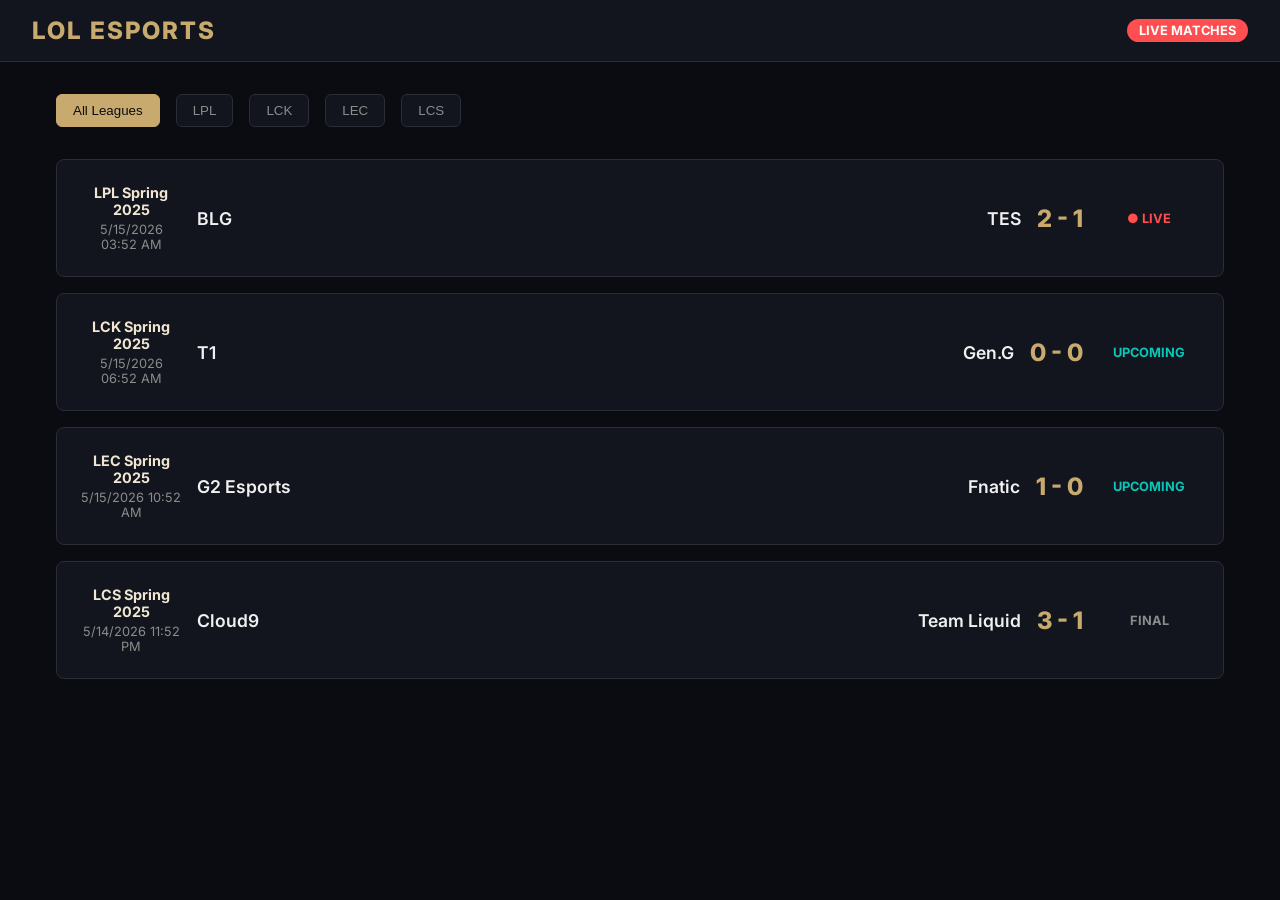
==== index.html @ f8ae4f1e "fix: rename esports.html to index.html and update API script" ====
<!DOCTYPE html>
<html lang="en">
<head>
    <meta charset="UTF-8">
    <meta name="viewport" content="width=device-width, initial-scale=1.0">
    <title>LoL Esports - Live Scores & Schedule</title>
    <meta name="description" content="Real-time League of Legends esports scores, schedules, and standings for LPL, LCK, LEC, and LCS.">
    <link rel="preconnect" href="https://fonts.googleapis.com">
    <link href="https://fonts.googleapis.com/css2?family=Inter:wght@400;500;600;700;800&display=swap" rel="stylesheet">
    <style>
        :root {
            --bg-dark: #0a0c11; --bg-card: #12151d; --bg-hover: #1e222d;
            --gold: #c8aa6e; --gold-light: #f0e6d2; --blue: #0ac8b9; --red: #ff4e50;
            --text-main: #f0f0f0; --text-muted: #8c8c8c; --border: #2a2d35;
        }
        * { margin: 0; padding: 0; box-sizing: border-box; }
        body { font-family: 'Inter', sans-serif; background: var(--bg-dark); color: var(--text-main); min-height: 100vh; }
        
        /* Header */
        .header { background: var(--bg-card); border-bottom: 1px solid var(--border); padding: 1rem 2rem; position: sticky; top: 0; z-index: 100; display: flex; justify-content: space-between; align-items: center; }
        .logo { font-size: 1.5rem; font-weight: 800; color: var(--gold); text-transform: uppercase; letter-spacing: 2px; }
        .live-badge { background: var(--red); color: white; padding: 0.25rem 0.75rem; border-radius: 99px; font-size: 0.8rem; font-weight: bold; animation: pulse 2s infinite; display: none; }
        .live-badge.active { display: inline-block; }
        
        /* Layout */
        .container { max-width: 1200px; margin: 2rem auto; padding: 0 1rem; }
        .filters { display: flex; gap: 1rem; margin-bottom: 2rem; flex-wrap: wrap; }
        .filter-btn { background: var(--bg-card); border: 1px solid var(--border); color: var(--text-muted); padding: 0.5rem 1rem; border-radius: 6px; cursor: pointer; transition: 0.2s; }
        .filter-btn:hover, .filter-btn.active { background: var(--gold); color: var(--bg-dark); border-color: var(--gold); }
        
        /* Cards */
        .match-list { display: flex; flex-direction: column; gap: 1rem; }
        .match-card { background: var(--bg-card); border: 1px solid var(--border); border-radius: 8px; padding: 1.5rem; display: grid; grid-template-columns: 100px 1fr 1fr 100px; gap: 1rem; align-items: center; transition: 0.2s; }
        .match-card:hover { border-color: var(--gold); transform: translateY(-2px); }
        
        .league-info { text-align: center; }
        .league-name { font-weight: bold; color: var(--gold-light); font-size: 0.9rem; }
        .league-time { font-size: 0.8rem; color: var(--text-muted); margin-top: 0.25rem; }
        
        .team { display: flex; align-items: center; gap: 1rem; font-weight: 600; font-size: 1.1rem; }
        .team.right { justify-content: flex-end; text-align: right; }
        .score { font-size: 1.5rem; font-weight: 800; color: var(--gold); min-width: 40px; text-align: center; }
        
        .vs-divider { display: flex; flex-direction: column; align-items: center; justify-content: center; }
        .vs-text { font-size: 0.8rem; color: var(--text-muted); }
        
        .status { text-align: center; font-size: 0.8rem; font-weight: bold; }
        .status.live { color: var(--red); }
        .status.upcoming { color: var(--blue); }
        .status.completed { color: var(--text-muted); }
        
        @keyframes pulse { 0% { opacity: 1; } 50% { opacity: 0.5; } 100% { opacity: 1; } }
        
        @media (max-width: 768px) {
            .match-card { grid-template-columns: 1fr; text-align: center; gap: 0.5rem; padding: 1rem; }
            .team, .team.right { justify-content: center; }
            .score { margin: 0.5rem 0; }
        }
        
        /* Loading */
        .loading { text-align: center; padding: 4rem; color: var(--text-muted); }
    </style>
</head>
<body>
    <header class="header">
        <div class="logo">LoL Esports</div>
        <div class="live-badge" id="liveIndicator">LIVE MATCHES</div>
    </header>

    <main class="container">
        <div class="filters">
            <button class="filter-btn active" onclick="filterMatches('all')">All Leagues</button>
            <button class="filter-btn" onclick="filterMatches('lpl')">LPL</button>
            <button class="filter-btn" onclick="filterMatches('lck')">LCK</button>
            <button class="filter-btn" onclick="filterMatches('lec')">LEC</button>
            <button class="filter-btn" onclick="filterMatches('lcs')">LCS</button>
        </div>

        <div id="match-container" class="match-list">
            <div class="loading">Loading live scores...</div>
        </div>
    </main>

    <script>
        let matches = [];

        async function loadMatches() {
            try {
                // 获取 schedule.json，添加时间戳避免缓存
                const response = await fetch('./data/schedule.json?t=' + Date.now());
                matches = await response.json();
                renderMatches(matches);
                updateLiveIndicator();
            } catch (e) {
                document.getElementById('match-container').innerHTML = '<div class="loading">Failed to load schedule. Please try again later.</div>';
            }
        }

        function renderMatches(data) {
            const container = document.getElementById('match-container');
            container.innerHTML = '';
            
            // 排序：Live > Upcoming > Completed
            const priority = { live: 1, upcoming: 2, completed: 3 };
            data.sort((a, b) => priority[a.status] - priority[b.status]);

            if (data.length === 0) {
                container.innerHTML = '<div class="loading">No matches found.</div>';
                return;
            }

            data.forEach(match => {
                const date = new Date(match.start_time);
                const timeStr = date.toLocaleTimeString([], { hour: '2-digit', minute: '2-digit' });
                const dateStr = date.toLocaleDateString();
                
                const card = document.createElement('div');
                card.className = 'match-card';
                card.dataset.league = match.league_code;
                card.innerHTML = `
                    <div class="league-info">
                        <div class="league-name">${match.league}</div>
                        <div class="league-time">${dateStr} ${timeStr}</div>
                    </div>
                    <div class="team">
                        ${match.team_a.name}
                    </div>
                    <div class="team right">
                        ${match.team_b.name}
                        <div class="score">${match.team_a.score} - ${match.team_b.score}</div>
                    </div>
                    <div class="status ${match.status}">
                        ${match.status === 'live' ? '● LIVE' : match.status === 'upcoming' ? 'UPCOMING' : 'FINAL'}
                    </div>
                `;
                container.appendChild(card);
            });
        }

        function filterMatches(league) {
            document.querySelectorAll('.filter-btn').forEach(btn => btn.classList.remove('active'));
            event.target.classList.add('active');
            
            if (league === 'all') {
                renderMatches(matches);
            } else {
                renderMatches(matches.filter(m => m.league_code === league));
            }
        }

        function updateLiveIndicator() {
            const hasLive = matches.some(m => m.status === 'live');
            const indicator = document.getElementById('liveIndicator');
            hasLive ? indicator.classList.add('active') : indicator.classList.remove('active');
        }

        // 初始加载
        loadMatches();
        // 每 5 分钟刷新一次数据
        setInterval(loadMatches, 300000);
    </script>
</body>
</html>
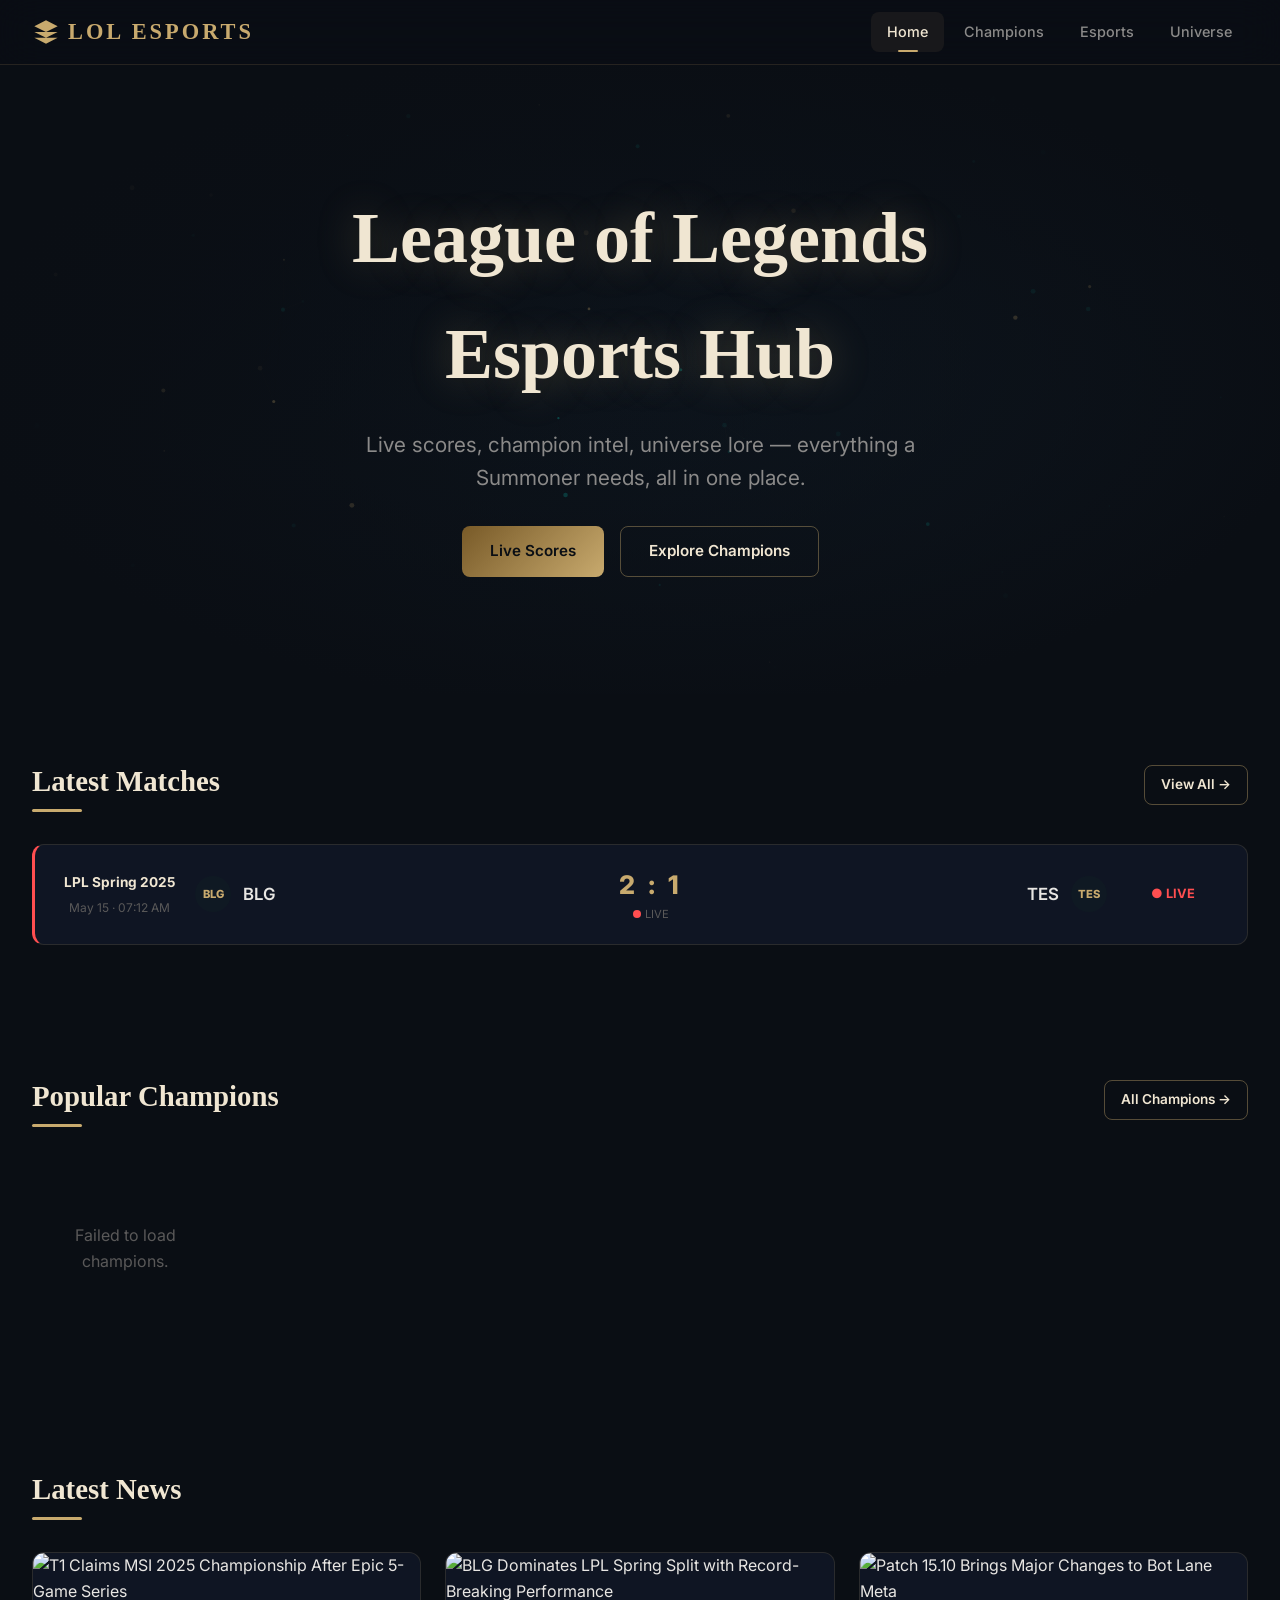
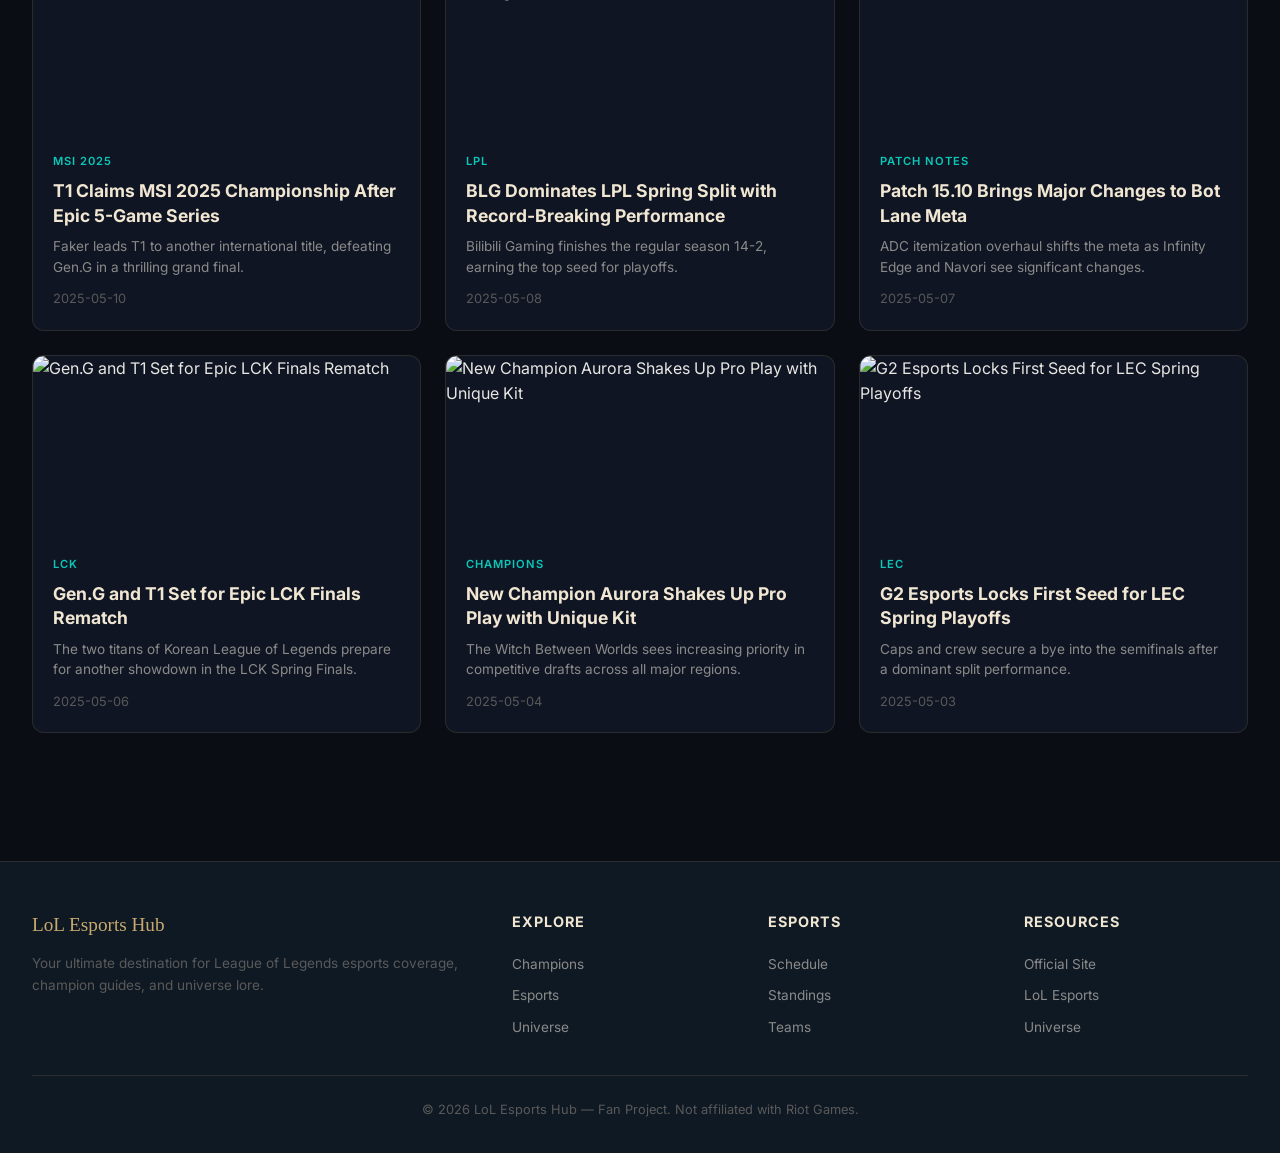
==== commit dba4912f: "feat: Complete LoL Esports Hub with Champions, Esports, Universe & News modules" ====
--- a/index.html
+++ b/index.html
@@ -1,163 +1,61 @@
 <!DOCTYPE html>
 <html lang="en">
 <head>
-    <meta charset="UTF-8">
-    <meta name="viewport" content="width=device-width, initial-scale=1.0">
-    <title>LoL Esports - Live Scores & Schedule</title>
-    <meta name="description" content="Real-time League of Legends esports scores, schedules, and standings for LPL, LCK, LEC, and LCS.">
-    <link rel="preconnect" href="https://fonts.googleapis.com">
-    <link href="https://fonts.googleapis.com/css2?family=Inter:wght@400;500;600;700;800&display=swap" rel="stylesheet">
-    <style>
-        :root {
-            --bg-dark: #0a0c11; --bg-card: #12151d; --bg-hover: #1e222d;
-            --gold: #c8aa6e; --gold-light: #f0e6d2; --blue: #0ac8b9; --red: #ff4e50;
-            --text-main: #f0f0f0; --text-muted: #8c8c8c; --border: #2a2d35;
-        }
-        * { margin: 0; padding: 0; box-sizing: border-box; }
-        body { font-family: 'Inter', sans-serif; background: var(--bg-dark); color: var(--text-main); min-height: 100vh; }
-        
-        /* Header */
-        .header { background: var(--bg-card); border-bottom: 1px solid var(--border); padding: 1rem 2rem; position: sticky; top: 0; z-index: 100; display: flex; justify-content: space-between; align-items: center; }
-        .logo { font-size: 1.5rem; font-weight: 800; color: var(--gold); text-transform: uppercase; letter-spacing: 2px; }
-        .live-badge { background: var(--red); color: white; padding: 0.25rem 0.75rem; border-radius: 99px; font-size: 0.8rem; font-weight: bold; animation: pulse 2s infinite; display: none; }
-        .live-badge.active { display: inline-block; }
-        
-        /* Layout */
-        .container { max-width: 1200px; margin: 2rem auto; padding: 0 1rem; }
-        .filters { display: flex; gap: 1rem; margin-bottom: 2rem; flex-wrap: wrap; }
-        .filter-btn { background: var(--bg-card); border: 1px solid var(--border); color: var(--text-muted); padding: 0.5rem 1rem; border-radius: 6px; cursor: pointer; transition: 0.2s; }
-        .filter-btn:hover, .filter-btn.active { background: var(--gold); color: var(--bg-dark); border-color: var(--gold); }
-        
-        /* Cards */
-        .match-list { display: flex; flex-direction: column; gap: 1rem; }
-        .match-card { background: var(--bg-card); border: 1px solid var(--border); border-radius: 8px; padding: 1.5rem; display: grid; grid-template-columns: 100px 1fr 1fr 100px; gap: 1rem; align-items: center; transition: 0.2s; }
-        .match-card:hover { border-color: var(--gold); transform: translateY(-2px); }
-        
-        .league-info { text-align: center; }
-        .league-name { font-weight: bold; color: var(--gold-light); font-size: 0.9rem; }
-        .league-time { font-size: 0.8rem; color: var(--text-muted); margin-top: 0.25rem; }
-        
-        .team { display: flex; align-items: center; gap: 1rem; font-weight: 600; font-size: 1.1rem; }
-        .team.right { justify-content: flex-end; text-align: right; }
-        .score { font-size: 1.5rem; font-weight: 800; color: var(--gold); min-width: 40px; text-align: center; }
-        
-        .vs-divider { display: flex; flex-direction: column; align-items: center; justify-content: center; }
-        .vs-text { font-size: 0.8rem; color: var(--text-muted); }
-        
-        .status { text-align: center; font-size: 0.8rem; font-weight: bold; }
-        .status.live { color: var(--red); }
-        .status.upcoming { color: var(--blue); }
-        .status.completed { color: var(--text-muted); }
-        
-        @keyframes pulse { 0% { opacity: 1; } 50% { opacity: 0.5; } 100% { opacity: 1; } }
-        
-        @media (max-width: 768px) {
-            .match-card { grid-template-columns: 1fr; text-align: center; gap: 0.5rem; padding: 1rem; }
-            .team, .team.right { justify-content: center; }
-            .score { margin: 0.5rem 0; }
-        }
-        
-        /* Loading */
-        .loading { text-align: center; padding: 4rem; color: var(--text-muted); }
-    </style>
+  <meta charset="UTF-8">
+  <meta name="viewport" content="width=device-width, initial-scale=1.0">
+  <title>LoL Esports Hub — Live Scores, Champions & Universe</title>
+  <meta name="description" content="Your ultimate League of Legends destination: live esports scores, champion guides, universe lore, and the latest news from LPL, LCK, LEC, and LCS.">
+  <link rel="preconnect" href="https://fonts.googleapis.com">
+  <link href="https://fonts.googleapis.com/css2?family=Inter:wght@400;500;600;700;800&display=swap" rel="stylesheet">
+  <link rel="stylesheet" href="css/style.css">
 </head>
 <body>
-    <header class="header">
-        <div class="logo">LoL Esports</div>
-        <div class="live-badge" id="liveIndicator">LIVE MATCHES</div>
-    </header>
+  <main class="main">
+    <!-- Hero -->
+    <section class="hero" id="hero">
+      <canvas class="hero-canvas" id="heroCanvas"></canvas>
+      <div class="hero-overlay"></div>
+      <div class="hero-content">
+        <h1 class="hero-title">League of Legends<br>Esports Hub</h1>
+        <p class="hero-subtitle">Live scores, champion intel, universe lore — everything a Summoner needs, all in one place.</p>
+        <div class="hero-cta">
+          <a href="esports.html" class="btn btn-primary">Live Scores</a>
+          <a href="champions.html" class="btn btn-outline">Explore Champions</a>
+        </div>
+      </div>
+    </section>
 
-    <main class="container">
-        <div class="filters">
-            <button class="filter-btn active" onclick="filterMatches('all')">All Leagues</button>
-            <button class="filter-btn" onclick="filterMatches('lpl')">LPL</button>
-            <button class="filter-btn" onclick="filterMatches('lck')">LCK</button>
-            <button class="filter-btn" onclick="filterMatches('lec')">LEC</button>
-            <button class="filter-btn" onclick="filterMatches('lcs')">LCS</button>
-        </div>
+    <!-- Live Matches -->
+    <section class="section" id="live-section">
+      <div class="section-header">
+        <h2 class="section-title">Latest Matches</h2>
+        <a href="esports.html" class="btn btn-outline" style="font-size:0.85rem;padding:0.5rem 1rem;">View All →</a>
+      </div>
+      <div id="matchList" class="match-list" style="display:flex;flex-direction:column;gap:1rem;">
+        <div class="loading"><div class="spinner"></div><p style="margin-top:1rem;">Loading matches...</p></div>
+      </div>
+    </section>
 
-        <div id="match-container" class="match-list">
-            <div class="loading">Loading live scores...</div>
-        </div>
-    </main>
+    <!-- Featured Champions -->
+    <section class="section">
+      <div class="section-header">
+        <h2 class="section-title">Popular Champions</h2>
+        <a href="champions.html" class="btn btn-outline" style="font-size:0.85rem;padding:0.5rem 1rem;">All Champions →</a>
+      </div>
+      <div id="featuredChamps" class="champion-grid"></div>
+    </section>
 
-    <script>
-        let matches = [];
+    <!-- News -->
+    <section class="section">
+      <div class="section-header">
+        <h2 class="section-title">Latest News</h2>
+      </div>
+      <div id="newsGrid" class="news-grid"></div>
+    </section>
+  </main>
 
-        async function loadMatches() {
-            try {
-                // 获取 schedule.json，添加时间戳避免缓存
-                const response = await fetch('./data/schedule.json?t=' + Date.now());
-                matches = await response.json();
-                renderMatches(matches);
-                updateLiveIndicator();
-            } catch (e) {
-                document.getElementById('match-container').innerHTML = '<div class="loading">Failed to load schedule. Please try again later.</div>';
-            }
-        }
-
-        function renderMatches(data) {
-            const container = document.getElementById('match-container');
-            container.innerHTML = '';
-            
-            // 排序：Live > Upcoming > Completed
-            const priority = { live: 1, upcoming: 2, completed: 3 };
-            data.sort((a, b) => priority[a.status] - priority[b.status]);
-
-            if (data.length === 0) {
-                container.innerHTML = '<div class="loading">No matches found.</div>';
-                return;
-            }
-
-            data.forEach(match => {
-                const date = new Date(match.start_time);
-                const timeStr = date.toLocaleTimeString([], { hour: '2-digit', minute: '2-digit' });
-                const dateStr = date.toLocaleDateString();
-                
-                const card = document.createElement('div');
-                card.className = 'match-card';
-                card.dataset.league = match.league_code;
-                card.innerHTML = `
-                    <div class="league-info">
-                        <div class="league-name">${match.league}</div>
-                        <div class="league-time">${dateStr} ${timeStr}</div>
-                    </div>
-                    <div class="team">
-                        ${match.team_a.name}
-                    </div>
-                    <div class="team right">
-                        ${match.team_b.name}
-                        <div class="score">${match.team_a.score} - ${match.team_b.score}</div>
-                    </div>
-                    <div class="status ${match.status}">
-                        ${match.status === 'live' ? '● LIVE' : match.status === 'upcoming' ? 'UPCOMING' : 'FINAL'}
-                    </div>
-                `;
-                container.appendChild(card);
-            });
-        }
-
-        function filterMatches(league) {
-            document.querySelectorAll('.filter-btn').forEach(btn => btn.classList.remove('active'));
-            event.target.classList.add('active');
-            
-            if (league === 'all') {
-                renderMatches(matches);
-            } else {
-                renderMatches(matches.filter(m => m.league_code === league));
-            }
-        }
-
-        function updateLiveIndicator() {
-            const hasLive = matches.some(m => m.status === 'live');
-            const indicator = document.getElementById('liveIndicator');
-            hasLive ? indicator.classList.add('active') : indicator.classList.remove('active');
-        }
-
-        // 初始加载
-        loadMatches();
-        // 每 5 分钟刷新一次数据
-        setInterval(loadMatches, 300000);
-    </script>
+  <script src="js/common.js"></script>
+  <script src="js/particles.js"></script>
+  <script src="js/home.js"></script>
 </body>
 </html>
--- a/css/style.css
+++ b/css/style.css
@@ -0,0 +1,390 @@
+/* ========== CSS Variables ========== */
+:root {
+  --bg-primary: #0a0e14;
+  --bg-secondary: #0f1923;
+  --bg-card: rgba(17, 24, 39, 0.8);
+  --bg-card-hover: rgba(25, 35, 55, 0.9);
+  --bg-glass: rgba(15, 25, 35, 0.6);
+  --gold: #c8aa6e;
+  --gold-light: #f0e6d2;
+  --gold-dark: #785a28;
+  --blue: #0ac8b9;
+  --blue-glow: rgba(10, 200, 185, 0.3);
+  --red: #ff4e50;
+  --text-primary: #e8e6e3;
+  --text-secondary: #8b8a89;
+  --text-muted: #5a5959;
+  --border: rgba(200, 170, 110, 0.15);
+  --border-hover: rgba(200, 170, 110, 0.4);
+  --shadow: 0 4px 30px rgba(0, 0, 0, 0.4);
+  --radius: 12px;
+  --radius-sm: 8px;
+  --transition: 0.3s cubic-bezier(0.4, 0, 0.2, 1);
+  --font-display: Georgia, 'Times New Roman', serif;
+  --font-body: 'Inter', -apple-system, sans-serif;
+}
+
+/* ========== Reset ========== */
+*, *::before, *::after { margin: 0; padding: 0; box-sizing: border-box; }
+html { scroll-behavior: smooth; }
+body {
+  font-family: var(--font-body);
+  background: var(--bg-primary);
+  color: var(--text-primary);
+  min-height: 100vh;
+  line-height: 1.6;
+  overflow-x: hidden;
+}
+a { color: var(--gold); text-decoration: none; transition: color var(--transition); }
+a:hover { color: var(--gold-light); }
+img { max-width: 100%; display: block; }
+button { font-family: inherit; cursor: pointer; border: none; background: none; }
+ul { list-style: none; }
+
+/* ========== Scrollbar ========== */
+::-webkit-scrollbar { width: 8px; }
+::-webkit-scrollbar-track { background: var(--bg-primary); }
+::-webkit-scrollbar-thumb { background: var(--gold-dark); border-radius: 4px; }
+::-webkit-scrollbar-thumb:hover { background: var(--gold); }
+
+/* ========== Navigation ========== */
+.nav {
+  position: fixed; top: 0; left: 0; right: 0; z-index: 1000;
+  background: rgba(10, 14, 20, 0.85);
+  backdrop-filter: blur(20px); -webkit-backdrop-filter: blur(20px);
+  border-bottom: 1px solid var(--border);
+  transition: background var(--transition);
+}
+.nav.scrolled { background: rgba(10, 14, 20, 0.95); }
+.nav-inner {
+  max-width: 1400px; margin: 0 auto;
+  display: flex; align-items: center; justify-content: space-between;
+  padding: 0 2rem; height: 64px;
+}
+.nav-logo {
+  font-family: var(--font-display); font-size: 1.4rem; font-weight: 700;
+  color: var(--gold); text-transform: uppercase; letter-spacing: 3px;
+  display: flex; align-items: center; gap: 0.5rem;
+}
+.nav-logo svg { width: 28px; height: 28px; fill: var(--gold); }
+.nav-links { display: flex; gap: 0.25rem; }
+.nav-links a {
+  color: var(--text-secondary); padding: 0.5rem 1rem; border-radius: var(--radius-sm);
+  font-size: 0.9rem; font-weight: 500; transition: all var(--transition);
+  position: relative;
+}
+.nav-links a:hover, .nav-links a.active { color: var(--gold-light); background: rgba(200, 170, 110, 0.08); }
+.nav-links a.active::after {
+  content: ''; position: absolute; bottom: 0; left: 50%; transform: translateX(-50%);
+  width: 20px; height: 2px; background: var(--gold); border-radius: 1px;
+}
+.nav-hamburger {
+  display: none; flex-direction: column; gap: 5px; padding: 4px; cursor: pointer;
+}
+.nav-hamburger span {
+  display: block; width: 24px; height: 2px; background: var(--gold-light);
+  transition: all var(--transition);
+}
+.nav-hamburger.active span:nth-child(1) { transform: rotate(45deg) translate(5px, 5px); }
+.nav-hamburger.active span:nth-child(2) { opacity: 0; }
+.nav-hamburger.active span:nth-child(3) { transform: rotate(-45deg) translate(5px, -5px); }
+
+/* ========== Main Content ========== */
+.main { padding-top: 64px; min-height: 100vh; }
+
+/* ========== Hero Section ========== */
+.hero {
+  position: relative; min-height: 70vh;
+  display: flex; align-items: center; justify-content: center;
+  text-align: center; overflow: hidden;
+  background: linear-gradient(135deg, var(--bg-primary) 0%, var(--bg-secondary) 100%);
+}
+.hero-canvas { position: absolute; inset: 0; z-index: 0; }
+.hero-overlay {
+  position: absolute; inset: 0; z-index: 1;
+  background: radial-gradient(ellipse at center, transparent 0%, var(--bg-primary) 75%);
+}
+.hero-content { position: relative; z-index: 2; padding: 2rem; }
+.hero-title {
+  font-family: var(--font-display); font-size: clamp(2.5rem, 6vw, 4.5rem);
+  font-weight: 700; color: var(--gold-light); margin-bottom: 1rem;
+  text-shadow: 0 0 40px rgba(200, 170, 110, 0.3);
+  animation: fadeInUp 0.8s ease-out;
+}
+.hero-subtitle {
+  font-size: clamp(1rem, 2vw, 1.3rem); color: var(--text-secondary);
+  max-width: 600px; margin: 0 auto 2rem;
+  animation: fadeInUp 0.8s ease-out 0.2s both;
+}
+.hero-cta {
+  display: inline-flex; gap: 1rem; flex-wrap: wrap; justify-content: center;
+  animation: fadeInUp 0.8s ease-out 0.4s both;
+}
+
+/* ========== Buttons ========== */
+.btn {
+  display: inline-flex; align-items: center; gap: 0.5rem;
+  padding: 0.75rem 1.75rem; border-radius: var(--radius-sm);
+  font-weight: 600; font-size: 0.95rem;
+  transition: all var(--transition);
+}
+.btn-primary {
+  background: linear-gradient(135deg, var(--gold-dark), var(--gold));
+  color: #0a0e14;
+}
+.btn-primary:hover { transform: translateY(-2px); box-shadow: 0 8px 25px rgba(200, 170, 110, 0.3); color: #0a0e14; }
+.btn-outline {
+  border: 1px solid var(--border-hover); color: var(--gold-light);
+  background: transparent;
+}
+.btn-outline:hover { background: rgba(200, 170, 110, 0.1); transform: translateY(-2px); color: var(--gold-light); }
+
+/* ========== Section ========== */
+.section { padding: 4rem 2rem; max-width: 1400px; margin: 0 auto; }
+.section-header {
+  display: flex; justify-content: space-between; align-items: center;
+  margin-bottom: 2rem; flex-wrap: wrap; gap: 1rem;
+}
+.section-title {
+  font-family: var(--font-display); font-size: 1.8rem; color: var(--gold-light);
+  position: relative; padding-bottom: 0.5rem;
+}
+.section-title::after {
+  content: ''; position: absolute; bottom: 0; left: 0;
+  width: 50px; height: 3px; background: var(--gold); border-radius: 2px;
+}
+
+/* ========== Cards ========== */
+.card {
+  background: var(--bg-card);
+  border: 1px solid var(--border);
+  border-radius: var(--radius);
+  backdrop-filter: blur(10px);
+  transition: all var(--transition);
+  overflow: hidden;
+}
+.card:hover {
+  border-color: var(--border-hover);
+  transform: translateY(-4px);
+  box-shadow: 0 12px 40px rgba(0, 0, 0, 0.3), 0 0 20px rgba(200, 170, 110, 0.05);
+}
+
+/* ========== Champion Grid ========== */
+.champion-grid {
+  display: grid;
+  grid-template-columns: repeat(auto-fill, minmax(180px, 1fr));
+  gap: 1.25rem;
+}
+.champion-card {
+  background: var(--bg-card); border: 1px solid var(--border);
+  border-radius: var(--radius); overflow: hidden;
+  transition: all var(--transition); cursor: pointer; text-align: center;
+}
+.champion-card:hover {
+  border-color: var(--gold); transform: translateY(-6px);
+  box-shadow: 0 15px 40px rgba(0, 0, 0, 0.4), 0 0 30px rgba(200, 170, 110, 0.1);
+}
+.champion-card-img {
+  width: 100%; aspect-ratio: 1; object-fit: cover;
+  transition: transform 0.5s ease;
+}
+.champion-card:hover .champion-card-img { transform: scale(1.1); }
+.champion-card-body { padding: 1rem; }
+.champion-card-name { font-weight: 700; font-size: 1rem; color: var(--gold-light); }
+.champion-card-title { font-size: 0.8rem; color: var(--text-secondary); margin-top: 0.25rem; }
+.champion-card-tags { display: flex; gap: 0.4rem; justify-content: center; margin-top: 0.5rem; flex-wrap: wrap; }
+.tag {
+  font-size: 0.7rem; padding: 0.15rem 0.5rem; border-radius: 99px;
+  background: rgba(10, 200, 185, 0.1); color: var(--blue); border: 1px solid rgba(10, 200, 185, 0.2);
+}
+
+/* ========== Search & Filters ========== */
+.toolbar { display: flex; gap: 1rem; margin-bottom: 2rem; flex-wrap: wrap; align-items: center; }
+.search-box {
+  flex: 1; min-width: 200px; padding: 0.7rem 1rem 0.7rem 2.5rem;
+  background: var(--bg-card); border: 1px solid var(--border);
+  border-radius: var(--radius-sm); color: var(--text-primary);
+  font-size: 0.95rem; transition: border-color var(--transition);
+  outline: none;
+}
+.search-box:focus { border-color: var(--gold); }
+.search-wrapper { position: relative; flex: 1; min-width: 200px; }
+.search-wrapper svg {
+  position: absolute; left: 0.8rem; top: 50%; transform: translateY(-50%);
+  width: 16px; height: 16px; fill: var(--text-muted);
+}
+.filter-group { display: flex; gap: 0.5rem; flex-wrap: wrap; }
+.filter-btn {
+  padding: 0.5rem 1rem; border-radius: var(--radius-sm);
+  background: var(--bg-card); border: 1px solid var(--border);
+  color: var(--text-secondary); font-size: 0.85rem; font-weight: 500;
+  transition: all var(--transition);
+}
+.filter-btn:hover { border-color: var(--gold); color: var(--gold-light); }
+.filter-btn.active { background: rgba(200, 170, 110, 0.15); border-color: var(--gold); color: var(--gold); }
+
+/* ========== Match Cards ========== */
+.match-card {
+  background: var(--bg-card); border: 1px solid var(--border); border-radius: var(--radius);
+  padding: 1.25rem 1.5rem;
+  display: grid; grid-template-columns: 120px 1fr auto 1fr 100px;
+  gap: 1rem; align-items: center;
+  transition: all var(--transition);
+}
+.match-card:hover { border-color: var(--border-hover); transform: translateY(-2px); }
+.match-card.live { border-left: 3px solid var(--red); }
+.match-league { text-align: center; }
+.match-league-name { font-weight: 700; color: var(--gold-light); font-size: 0.85rem; }
+.match-league-time { font-size: 0.75rem; color: var(--text-muted); margin-top: 0.25rem; }
+.match-team { display: flex; align-items: center; gap: 0.75rem; font-weight: 600; font-size: 1.05rem; }
+.match-team.right { justify-content: flex-end; text-align: right; }
+.match-team-logo {
+  width: 36px; height: 36px; border-radius: 50%;
+  background: var(--bg-secondary); display: flex; align-items: center; justify-content: center;
+  font-size: 0.7rem; font-weight: 800; color: var(--gold);
+}
+.match-vs { text-align: center; }
+.match-score { font-size: 1.6rem; font-weight: 800; color: var(--gold); letter-spacing: 4px; }
+.match-vs-label { font-size: 0.7rem; color: var(--text-muted); text-transform: uppercase; }
+.match-status { text-align: center; font-size: 0.8rem; font-weight: 700; }
+.match-status.live { color: var(--red); }
+.match-status.upcoming { color: var(--blue); }
+.match-status.completed { color: var(--text-muted); }
+.live-dot { display: inline-block; width: 8px; height: 8px; background: var(--red); border-radius: 50%; margin-right: 4px; animation: pulse 1.5s infinite; }
+
+/* ========== Standings Table ========== */
+.standings-table { width: 100%; border-collapse: collapse; }
+.standings-table th {
+  text-align: left; padding: 0.75rem 1rem;
+  font-size: 0.75rem; text-transform: uppercase; letter-spacing: 1px;
+  color: var(--text-muted); border-bottom: 1px solid var(--border);
+}
+.standings-table td {
+  padding: 0.75rem 1rem; border-bottom: 1px solid rgba(255,255,255,0.03);
+  font-size: 0.9rem;
+}
+.standings-table tr { transition: background var(--transition); }
+.standings-table tbody tr:hover { background: rgba(200, 170, 110, 0.05); }
+.standings-rank { font-weight: 800; color: var(--gold); width: 40px; }
+.standings-team { display: flex; align-items: center; gap: 0.75rem; font-weight: 600; }
+.standings-record { color: var(--text-secondary); }
+
+/* ========== Champion Detail ========== */
+.champ-hero {
+  position: relative; min-height: 60vh;
+  display: flex; align-items: flex-end; overflow: hidden;
+}
+.champ-hero-bg {
+  position: absolute; inset: 0; background-size: cover; background-position: center top;
+  filter: brightness(0.5);
+}
+.champ-hero-gradient {
+  position: absolute; inset: 0;
+  background: linear-gradient(to top, var(--bg-primary) 0%, transparent 60%);
+}
+.champ-hero-info { position: relative; z-index: 2; padding: 3rem 2rem; max-width: 1400px; margin: 0 auto; width: 100%; }
+.champ-name { font-family: var(--font-display); font-size: 3.5rem; color: var(--gold-light); }
+.champ-epithet { font-size: 1.2rem; color: var(--gold); font-style: italic; margin-top: 0.25rem; }
+
+/* ========== Abilities ========== */
+.abilities { display: flex; gap: 0.75rem; margin: 2rem 0; flex-wrap: wrap; }
+.ability-icon {
+  width: 56px; height: 56px; border-radius: var(--radius-sm);
+  border: 2px solid var(--border); cursor: pointer;
+  transition: all var(--transition); overflow: hidden;
+}
+.ability-icon:hover, .ability-icon.active { border-color: var(--gold); box-shadow: 0 0 15px rgba(200, 170, 110, 0.3); }
+.ability-icon img { width: 100%; height: 100%; object-fit: cover; }
+.ability-detail { background: var(--bg-card); border: 1px solid var(--border); border-radius: var(--radius); padding: 1.5rem; }
+.ability-name { font-weight: 700; color: var(--gold-light); font-size: 1.1rem; margin-bottom: 0.5rem; }
+.ability-desc { color: var(--text-secondary); line-height: 1.7; }
+
+/* ========== Lore / Quotes ========== */
+.lore-text { color: var(--text-secondary); line-height: 1.9; font-size: 1rem; max-width: 800px; }
+.quote-card {
+  background: var(--bg-card); border-left: 3px solid var(--gold);
+  padding: 1.25rem 1.5rem; border-radius: 0 var(--radius-sm) var(--radius-sm) 0;
+  margin-bottom: 1rem;
+}
+.quote-text { font-style: italic; color: var(--text-primary); line-height: 1.7; }
+.quote-context { font-size: 0.8rem; color: var(--text-muted); margin-top: 0.5rem; }
+
+/* ========== Region Cards ========== */
+.region-grid { display: grid; grid-template-columns: repeat(auto-fill, minmax(300px, 1fr)); gap: 1.5rem; }
+.region-card {
+  background: var(--bg-card); border: 1px solid var(--border); border-radius: var(--radius);
+  overflow: hidden; cursor: pointer; transition: all var(--transition);
+}
+.region-card:hover { border-color: var(--gold); transform: translateY(-4px); box-shadow: var(--shadow); }
+.region-card-img { width: 100%; height: 180px; object-fit: cover; transition: transform 0.5s ease; }
+.region-card:hover .region-card-img { transform: scale(1.05); }
+.region-card-body { padding: 1.25rem; }
+.region-card-name { font-family: var(--font-display); font-size: 1.3rem; color: var(--gold-light); }
+.region-card-desc { font-size: 0.85rem; color: var(--text-secondary); margin-top: 0.5rem; line-height: 1.6; }
+
+/* ========== News Cards ========== */
+.news-grid { display: grid; grid-template-columns: repeat(auto-fill, minmax(320px, 1fr)); gap: 1.5rem; }
+.news-card { background: var(--bg-card); border: 1px solid var(--border); border-radius: var(--radius); overflow: hidden; transition: all var(--transition); }
+.news-card:hover { border-color: var(--border-hover); transform: translateY(-3px); }
+.news-card-img { width: 100%; height: 180px; object-fit: cover; }
+.news-card-body { padding: 1.25rem; }
+.news-card-tag { font-size: 0.7rem; text-transform: uppercase; letter-spacing: 1px; color: var(--blue); font-weight: 600; }
+.news-card-title { font-size: 1.1rem; font-weight: 700; color: var(--gold-light); margin-top: 0.5rem; line-height: 1.4; }
+.news-card-date { font-size: 0.8rem; color: var(--text-muted); margin-top: 0.75rem; }
+
+/* ========== Tabs ========== */
+.tabs { display: flex; gap: 0; border-bottom: 1px solid var(--border); margin-bottom: 2rem; }
+.tab-btn {
+  padding: 0.75rem 1.5rem; color: var(--text-secondary); font-weight: 600;
+  font-size: 0.9rem; transition: all var(--transition); position: relative;
+  border-bottom: 2px solid transparent; margin-bottom: -1px;
+}
+.tab-btn:hover { color: var(--gold-light); }
+.tab-btn.active { color: var(--gold); border-bottom-color: var(--gold); }
+.tab-panel { display: none; animation: fadeIn 0.3s ease; }
+.tab-panel.active { display: block; }
+
+/* ========== Footer ========== */
+.footer {
+  background: var(--bg-secondary); border-top: 1px solid var(--border);
+  padding: 3rem 2rem 2rem; margin-top: 4rem;
+}
+.footer-inner { max-width: 1400px; margin: 0 auto; display: grid; grid-template-columns: 2fr 1fr 1fr 1fr; gap: 2rem; }
+.footer-brand { font-family: var(--font-display); font-size: 1.2rem; color: var(--gold); margin-bottom: 0.75rem; }
+.footer-desc { font-size: 0.85rem; color: var(--text-muted); line-height: 1.6; }
+.footer-heading { font-weight: 700; color: var(--gold-light); margin-bottom: 1rem; font-size: 0.9rem; text-transform: uppercase; letter-spacing: 1px; }
+.footer-links a { display: block; color: var(--text-secondary); padding: 0.3rem 0; font-size: 0.85rem; }
+.footer-links a:hover { color: var(--gold); }
+.footer-bottom { max-width: 1400px; margin: 2rem auto 0; padding-top: 1.5rem; border-top: 1px solid var(--border); text-align: center; font-size: 0.8rem; color: var(--text-muted); }
+
+/* ========== Loading ========== */
+.loading { text-align: center; padding: 4rem 2rem; color: var(--text-muted); }
+.spinner { display: inline-block; width: 40px; height: 40px; border: 3px solid var(--border); border-top-color: var(--gold); border-radius: 50%; animation: spin 0.8s linear infinite; }
+
+/* ========== Animations ========== */
+@keyframes fadeIn { from { opacity: 0; } to { opacity: 1; } }
+@keyframes fadeInUp { from { opacity: 0; transform: translateY(20px); } to { opacity: 1; transform: translateY(0); } }
+@keyframes pulse { 0%, 100% { opacity: 1; } 50% { opacity: 0.4; } }
+@keyframes spin { to { transform: rotate(360deg); } }
+@keyframes slideIn { from { opacity: 0; transform: translateX(-10px); } to { opacity: 1; transform: translateX(0); } }
+
+.fade-in { animation: fadeIn 0.5s ease-out; }
+.fade-in-up { animation: fadeInUp 0.6s ease-out both; }
+
+/* ========== Responsive ========== */
+@media (max-width: 1024px) {
+  .footer-inner { grid-template-columns: 1fr 1fr; }
+}
+@media (max-width: 768px) {
+  .nav-links { display: none; position: fixed; top: 64px; left: 0; right: 0; background: rgba(10,14,20,0.98); flex-direction: column; padding: 1rem; border-bottom: 1px solid var(--border); }
+  .nav-links.open { display: flex; }
+  .nav-hamburger { display: flex; }
+  .hero { min-height: 50vh; }
+  .section { padding: 2.5rem 1rem; }
+  .match-card { grid-template-columns: 1fr; text-align: center; gap: 0.75rem; }
+  .match-team, .match-team.right { justify-content: center; }
+  .champion-grid { grid-template-columns: repeat(auto-fill, minmax(140px, 1fr)); gap: 1rem; }
+  .footer-inner { grid-template-columns: 1fr; }
+  .region-grid { grid-template-columns: 1fr; }
+  .news-grid { grid-template-columns: 1fr; }
+}
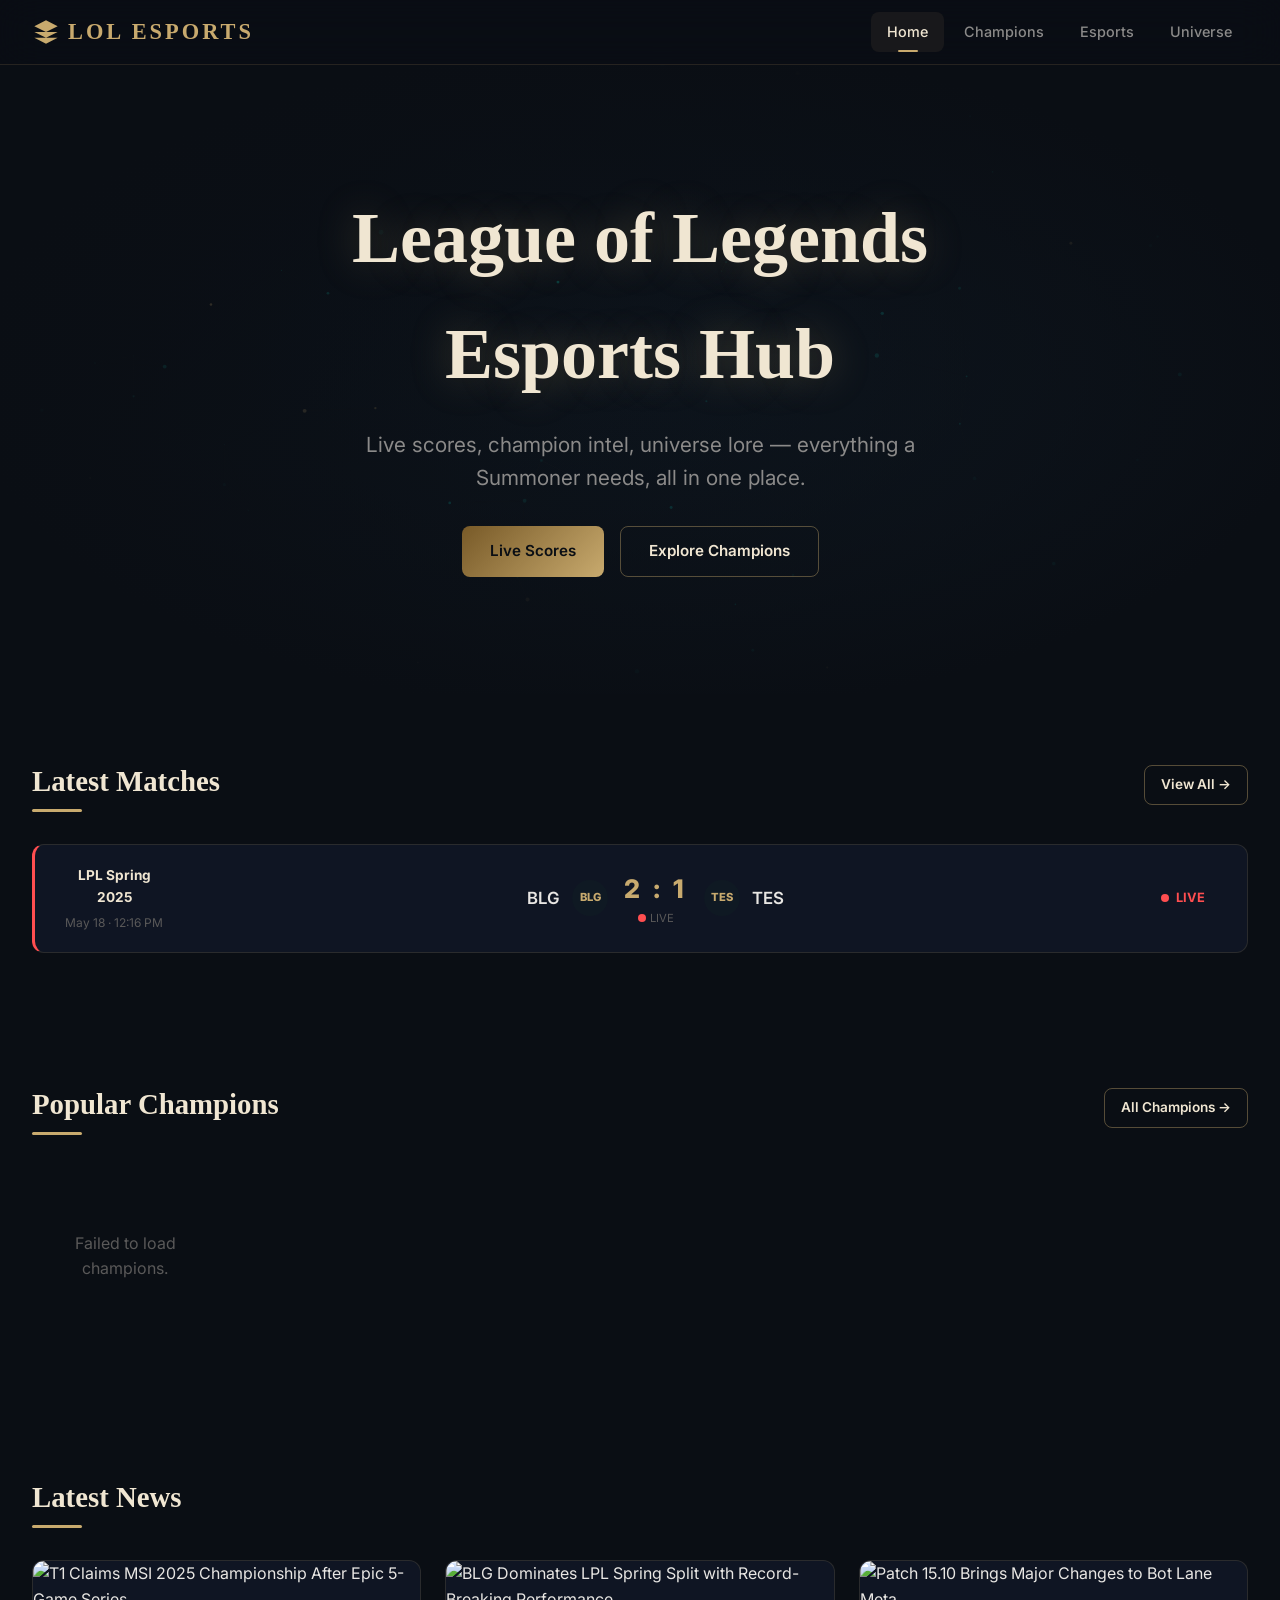
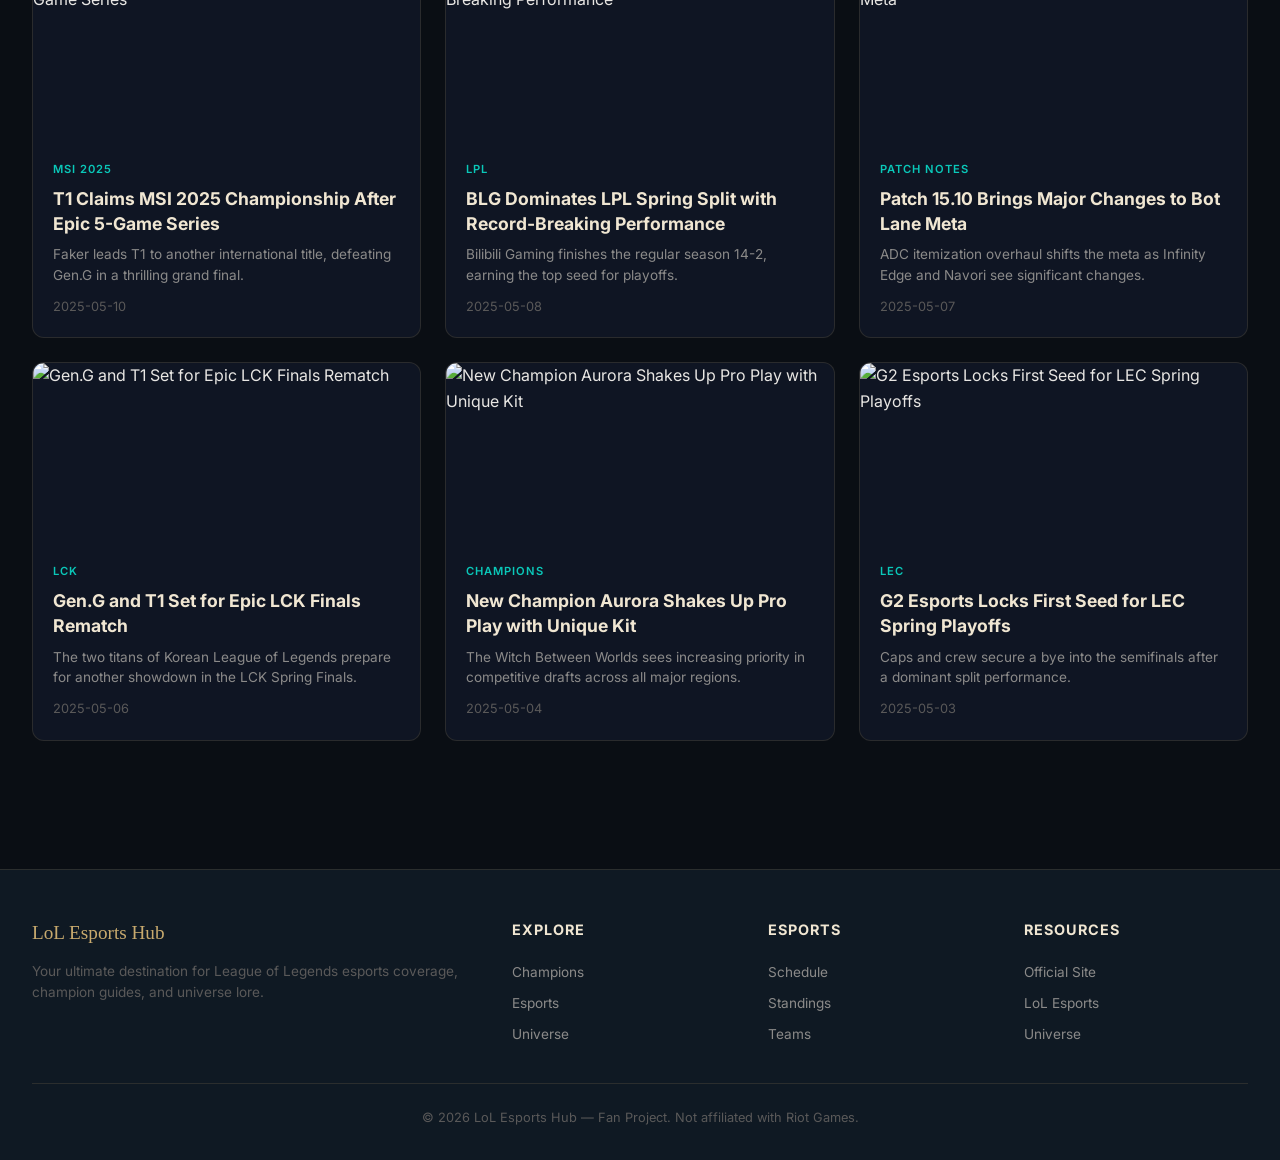
==== commit 9d47a56b: "Fix Riot Esports API integration and enhance match schedule UI" ====
--- a/index.html
+++ b/index.html
@@ -7,7 +7,7 @@
   <meta name="description" content="Your ultimate League of Legends destination: live esports scores, champion guides, universe lore, and the latest news from LPL, LCK, LEC, and LCS.">
   <link rel="preconnect" href="https://fonts.googleapis.com">
   <link href="https://fonts.googleapis.com/css2?family=Inter:wght@400;500;600;700;800&display=swap" rel="stylesheet">
-  <link rel="stylesheet" href="css/style.css">
+  <link rel="stylesheet" href="css/style.css?v=2">
 </head>
 <body>
   <main class="main">
@@ -54,8 +54,9 @@
     </section>
   </main>
 
-  <script src="js/common.js"></script>
-  <script src="js/particles.js"></script>
-  <script src="js/home.js"></script>
+  <script src="js/common.js?v=2"></script>
+  <script src="js/esports-api.js?v=2"></script>
+  <script src="js/particles.js?v=2"></script>
+  <script src="js/home.js?v=2"></script>
 </body>
 </html>
--- a/css/style.css
+++ b/css/style.css
@@ -227,8 +227,8 @@
 .match-card {
   background: var(--bg-card); border: 1px solid var(--border); border-radius: var(--radius);
   padding: 1.25rem 1.5rem;
-  display: grid; grid-template-columns: 120px 1fr auto 1fr 100px;
-  gap: 1rem; align-items: center;
+  display: grid; grid-template-columns: 110px 1fr auto 1fr 80px;
+  gap: 0.5rem; align-items: center;
   transition: all var(--transition);
 }
 .match-card:hover { border-color: var(--border-hover); transform: translateY(-2px); }
@@ -236,14 +236,17 @@
 .match-league { text-align: center; }
 .match-league-name { font-weight: 700; color: var(--gold-light); font-size: 0.85rem; }
 .match-league-time { font-size: 0.75rem; color: var(--text-muted); margin-top: 0.25rem; }
-.match-team { display: flex; align-items: center; gap: 0.75rem; font-weight: 600; font-size: 1.05rem; }
-.match-team.right { justify-content: flex-end; text-align: right; }
+.match-team { display: flex; align-items: center; font-weight: 600; font-size: 1.05rem; gap: 0.75rem; }
+.match-team.team-a { justify-content: flex-end; text-align: right; }
+.match-team.team-b { justify-content: flex-start; text-align: left; }
+.match-team-name { white-space: nowrap; overflow: hidden; text-overflow: ellipsis; }
 .match-team-logo {
-  width: 36px; height: 36px; border-radius: 50%;
+  width: 36px; height: 36px; border-radius: 50%; flex-shrink: 0;
   background: var(--bg-secondary); display: flex; align-items: center; justify-content: center;
   font-size: 0.7rem; font-weight: 800; color: var(--gold);
-}
-.match-vs { text-align: center; }
+  overflow: hidden;
+}
+.match-vs { text-align: center; padding: 0 0.5rem; }
 .match-score { font-size: 1.6rem; font-weight: 800; color: var(--gold); letter-spacing: 4px; }
 .match-vs-label { font-size: 0.7rem; color: var(--text-muted); text-transform: uppercase; }
 .match-status { text-align: center; font-size: 0.8rem; font-weight: 700; }
@@ -382,7 +385,8 @@
   .hero { min-height: 50vh; }
   .section { padding: 2.5rem 1rem; }
   .match-card { grid-template-columns: 1fr; text-align: center; gap: 0.75rem; }
-  .match-team, .match-team.right { justify-content: center; }
+  .match-team, .match-team.team-a, .match-team.team-b { justify-content: center; text-align: center; }
+  .match-team-logo { margin: 0; }
   .champion-grid { grid-template-columns: repeat(auto-fill, minmax(140px, 1fr)); gap: 1rem; }
   .footer-inner { grid-template-columns: 1fr; }
   .region-grid { grid-template-columns: 1fr; }
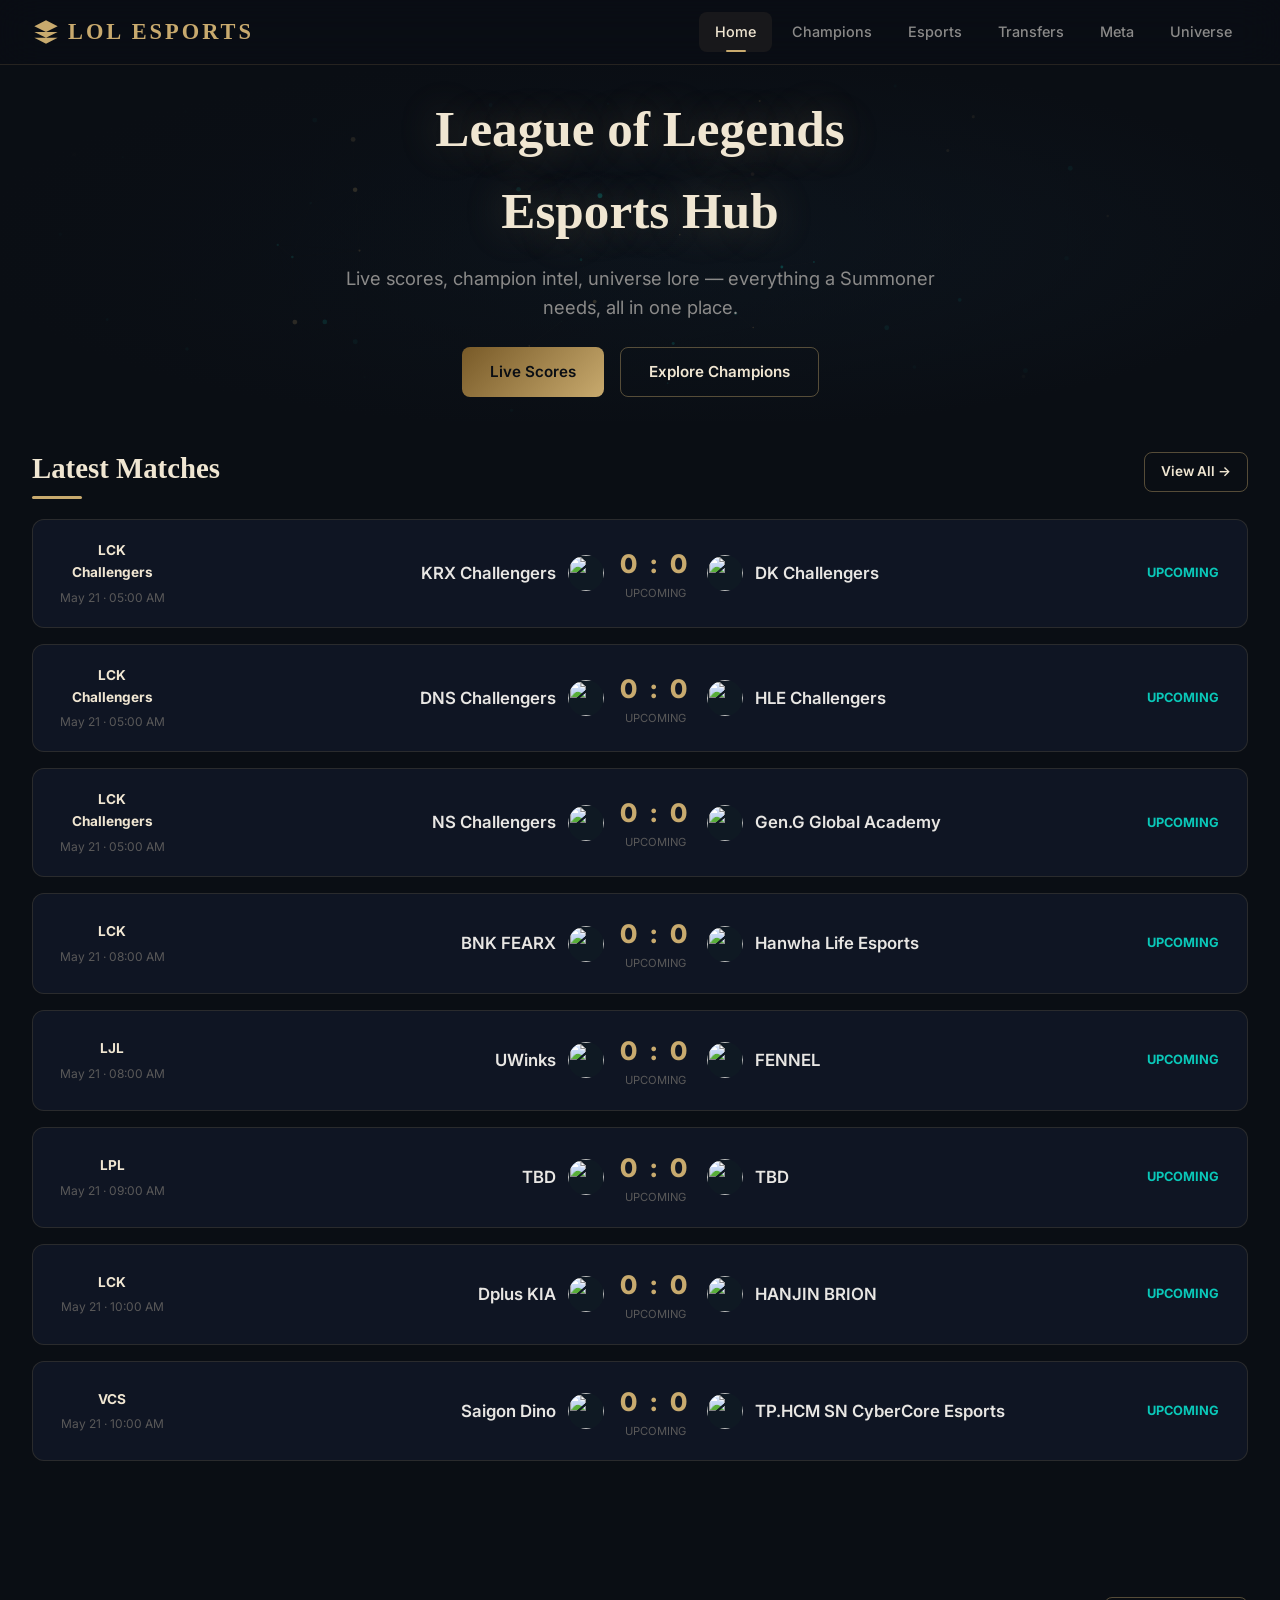
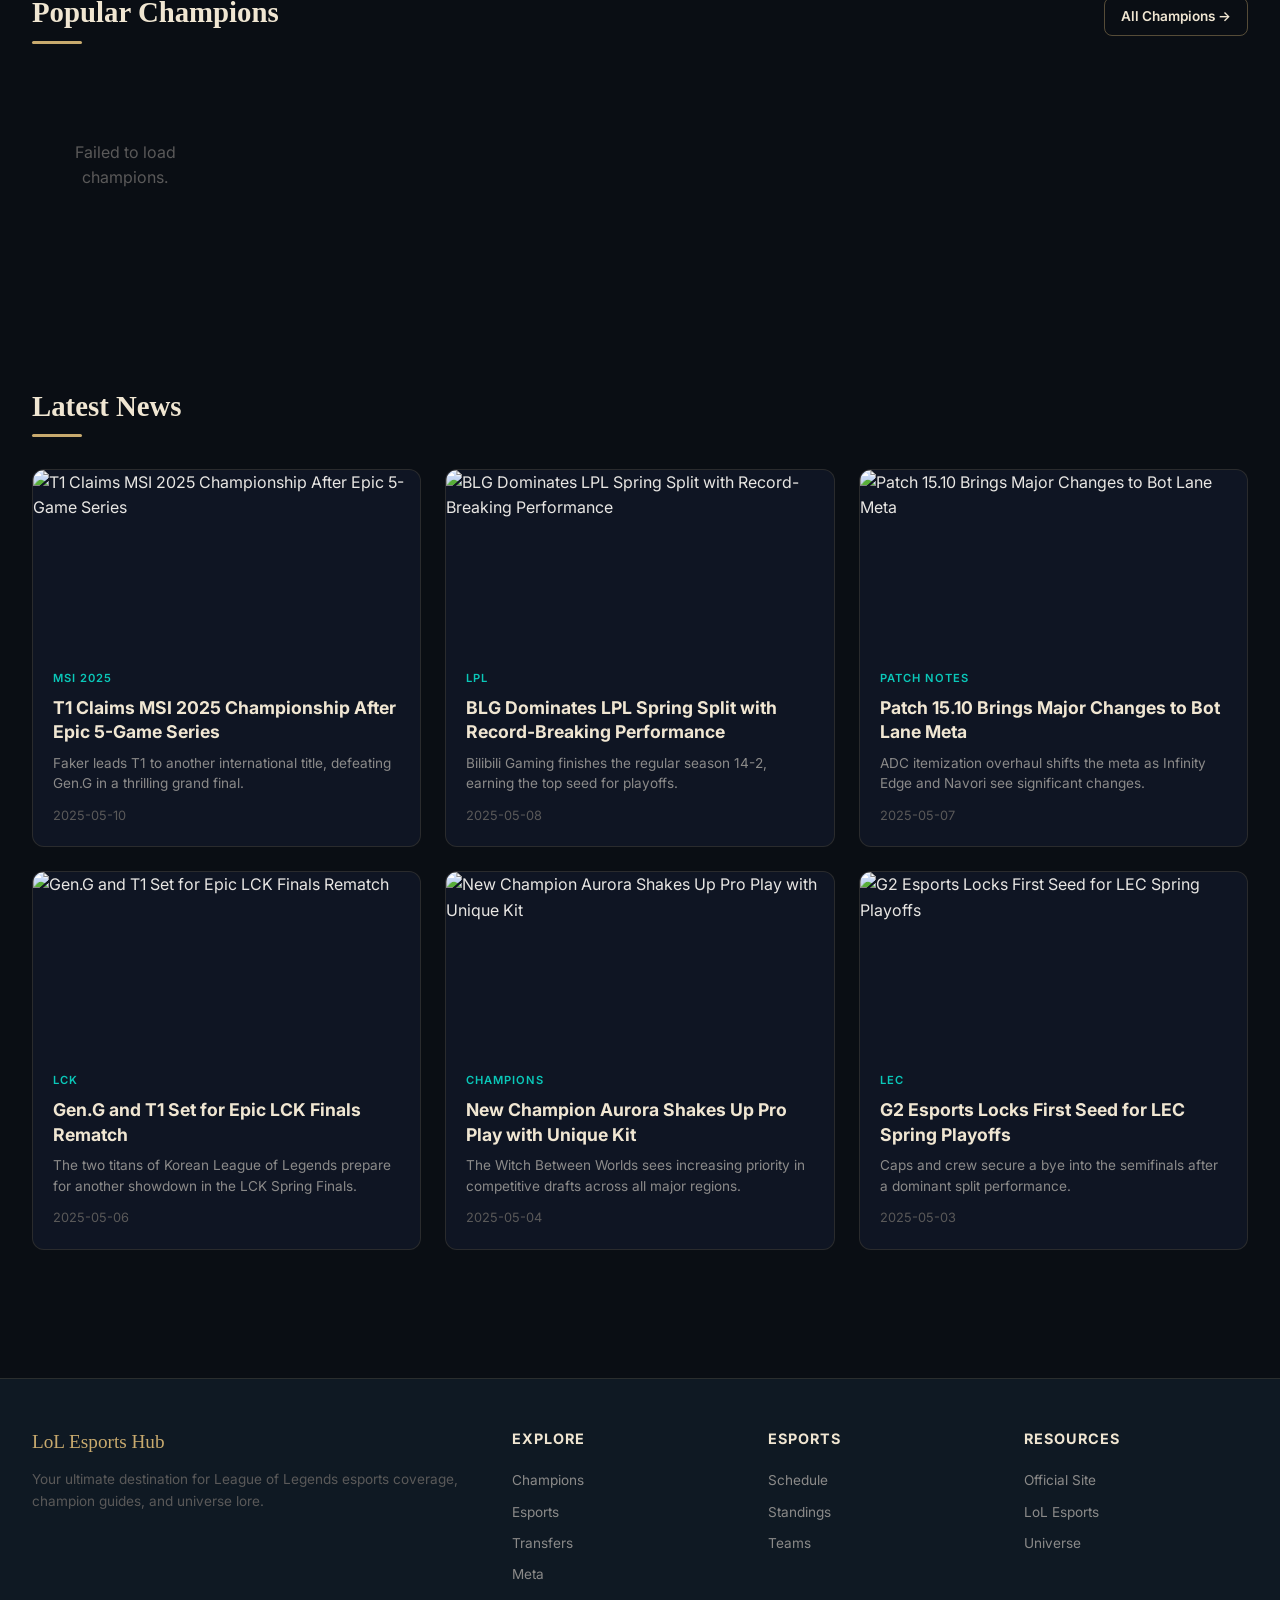
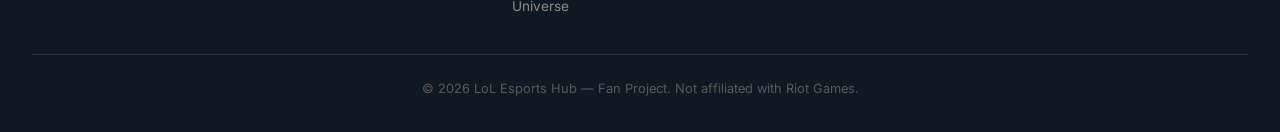
==== commit 2b44c544: "feat: normalize team codes, fix playoff standings, and update schedule/team scrapers with unified br" ====
--- a/index.html
+++ b/index.html
@@ -7,7 +7,7 @@
   <meta name="description" content="Your ultimate League of Legends destination: live esports scores, champion guides, universe lore, and the latest news from LPL, LCK, LEC, and LCS.">
   <link rel="preconnect" href="https://fonts.googleapis.com">
   <link href="https://fonts.googleapis.com/css2?family=Inter:wght@400;500;600;700;800&display=swap" rel="stylesheet">
-  <link rel="stylesheet" href="css/style.css?v=2">
+  <link rel="stylesheet" href="css/style.css?v=4">
 </head>
 <body>
   <main class="main">
--- a/css/style.css
+++ b/css/style.css
@@ -94,7 +94,7 @@
 
 /* ========== Hero Section ========== */
 .hero {
-  position: relative; min-height: 70vh;
+  position: relative; min-height: 28vh;
   display: flex; align-items: center; justify-content: center;
   text-align: center; overflow: hidden;
   background: linear-gradient(135deg, var(--bg-primary) 0%, var(--bg-secondary) 100%);
@@ -104,16 +104,16 @@
   position: absolute; inset: 0; z-index: 1;
   background: radial-gradient(ellipse at center, transparent 0%, var(--bg-primary) 75%);
 }
-.hero-content { position: relative; z-index: 2; padding: 2rem; }
+.hero-content { position: relative; z-index: 2; padding: 1.5rem 2rem; }
 .hero-title {
-  font-family: var(--font-display); font-size: clamp(2.5rem, 6vw, 4.5rem);
-  font-weight: 700; color: var(--gold-light); margin-bottom: 1rem;
+  font-family: var(--font-display); font-size: clamp(2rem, 5vw, 3.2rem);
+  font-weight: 700; color: var(--gold-light); margin-bottom: 0.75rem;
   text-shadow: 0 0 40px rgba(200, 170, 110, 0.3);
   animation: fadeInUp 0.8s ease-out;
 }
 .hero-subtitle {
-  font-size: clamp(1rem, 2vw, 1.3rem); color: var(--text-secondary);
-  max-width: 600px; margin: 0 auto 2rem;
+  font-size: clamp(0.9rem, 1.8vw, 1.15rem); color: var(--text-secondary);
+  max-width: 600px; margin: 0 auto 1.5rem;
   animation: fadeInUp 0.8s ease-out 0.2s both;
 }
 .hero-cta {
@@ -141,9 +141,17 @@
 
 /* ========== Section ========== */
 .section { padding: 4rem 2rem; max-width: 1400px; margin: 0 auto; }
+.hero + .section,
+#live-section {
+  padding-top: 1.5rem;
+}
 .section-header {
   display: flex; justify-content: space-between; align-items: center;
   margin-bottom: 2rem; flex-wrap: wrap; gap: 1rem;
+}
+.hero + .section .section-header,
+#live-section .section-header {
+  margin-bottom: 1.25rem;
 }
 .section-title {
   font-family: var(--font-display); font-size: 1.8rem; color: var(--gold-light);
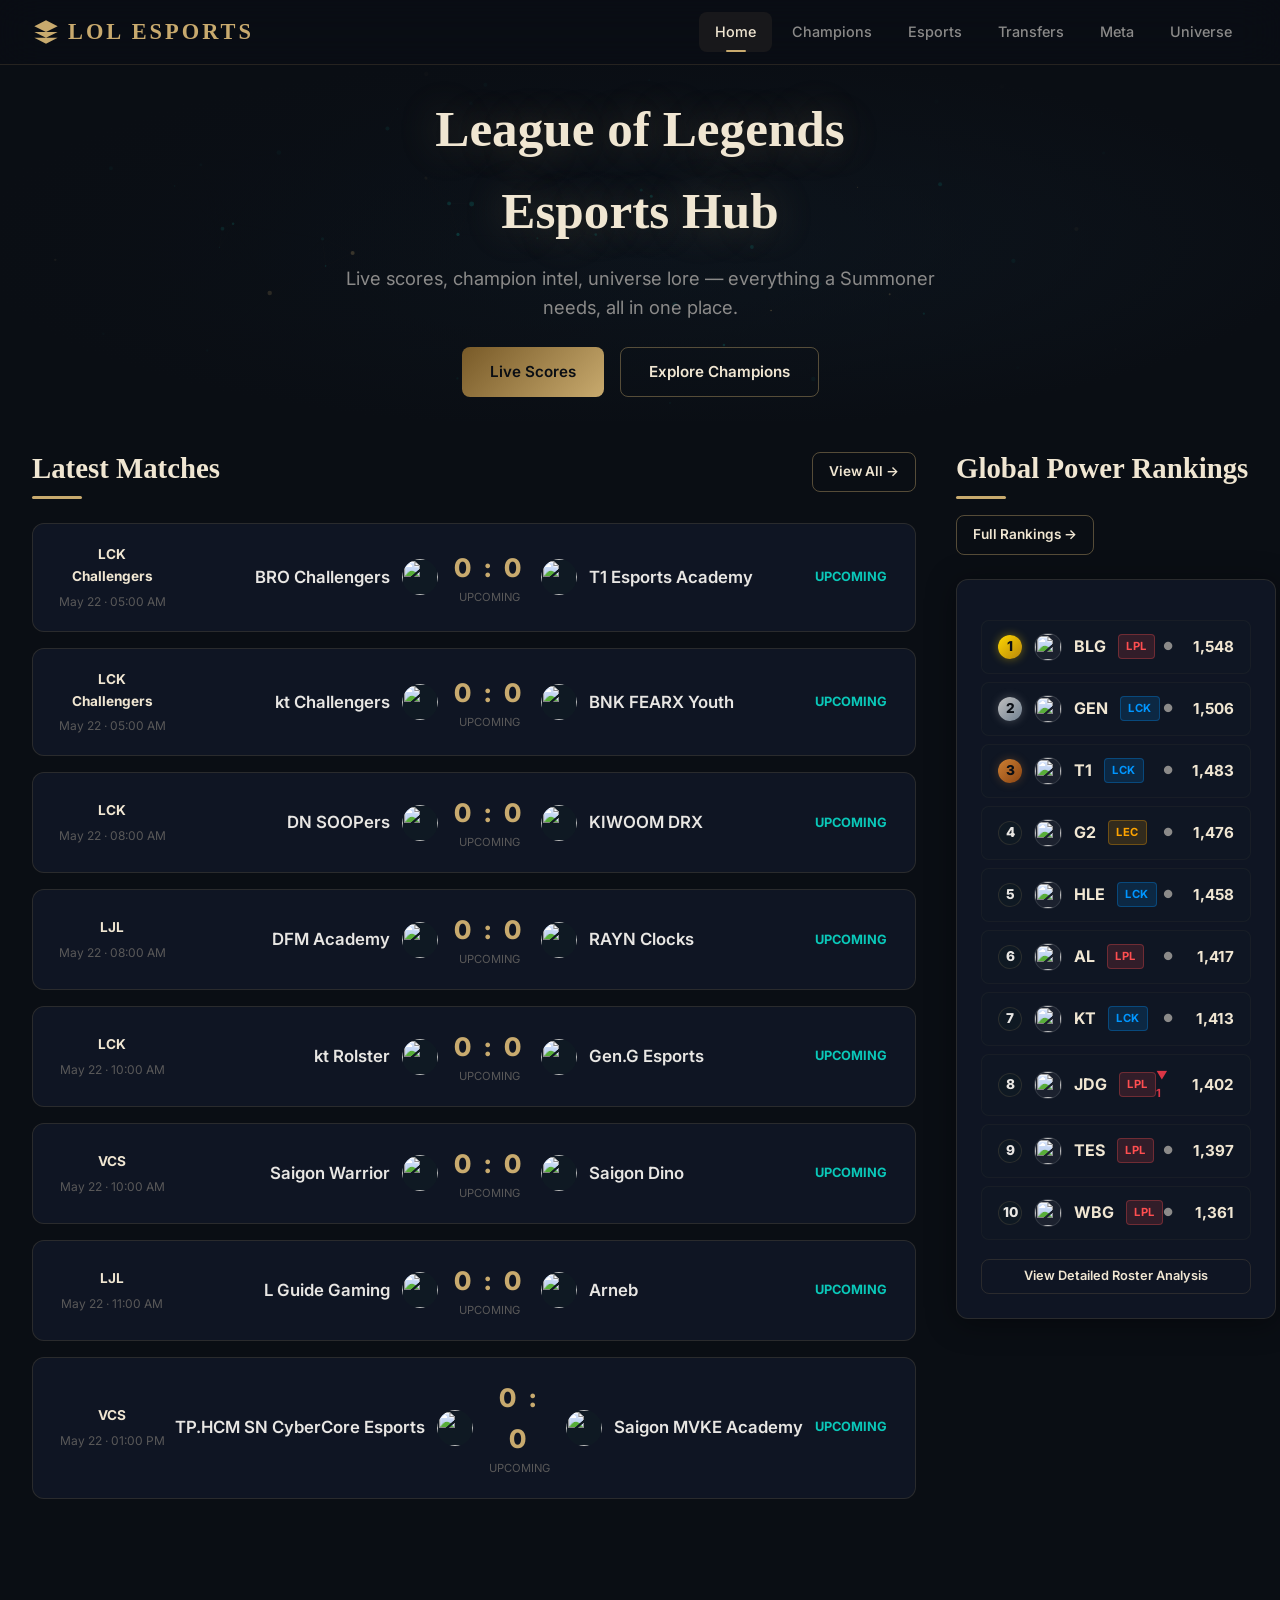
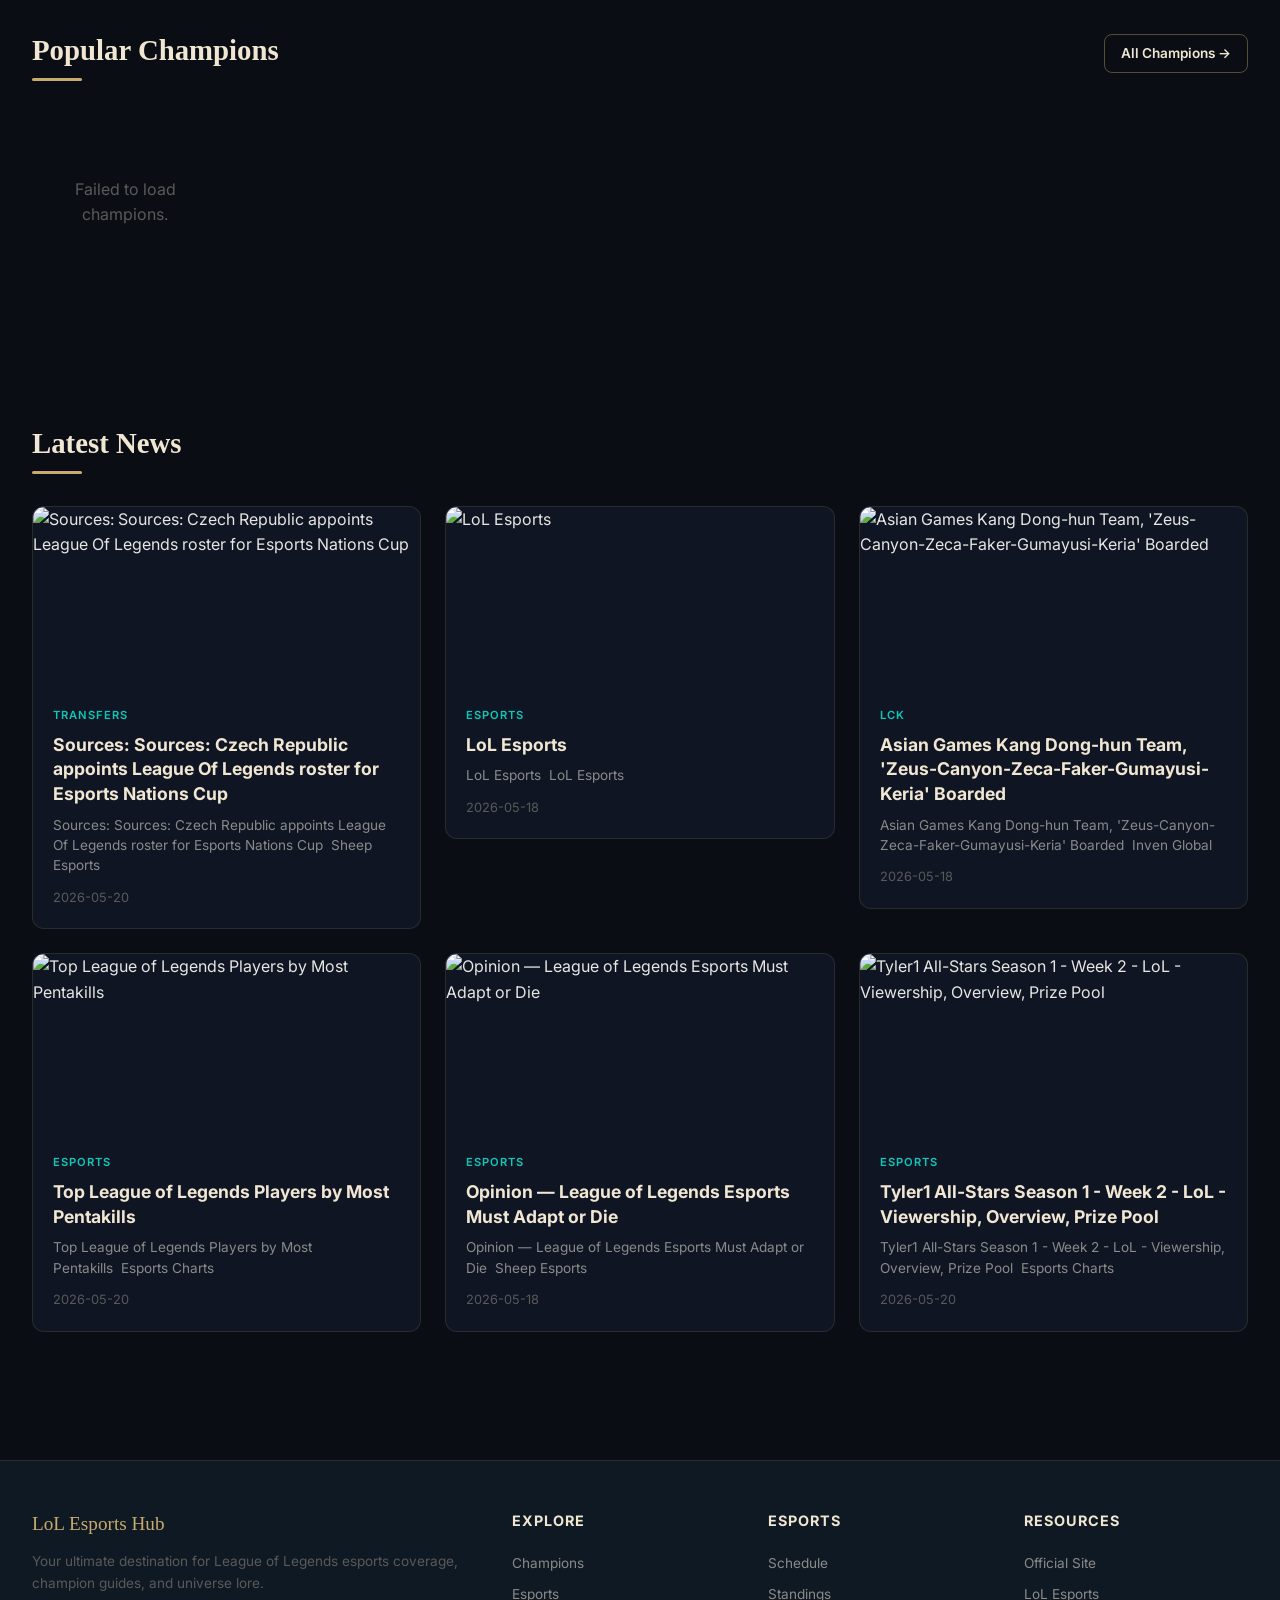
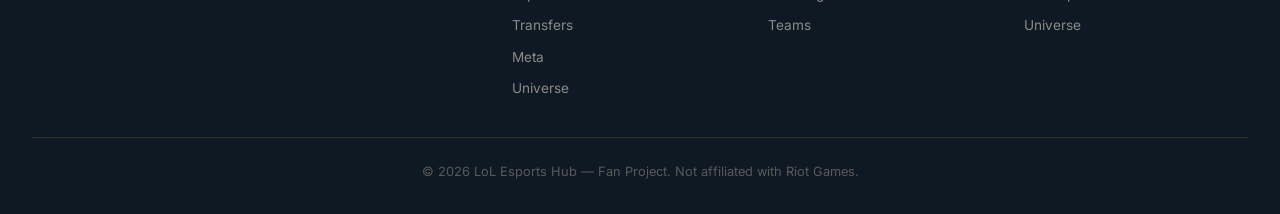
==== commit 07b183f6: "feat: implement official Riot GPR world rankings with GActions scheduler" ====
--- a/index.html
+++ b/index.html
@@ -25,14 +25,30 @@
       </div>
     </section>
 
-    <!-- Live Matches -->
+    <!-- Live Matches & Rankings -->
     <section class="section" id="live-section">
-      <div class="section-header">
-        <h2 class="section-title">Latest Matches</h2>
-        <a href="esports.html" class="btn btn-outline" style="font-size:0.85rem;padding:0.5rem 1rem;">View All →</a>
-      </div>
-      <div id="matchList" class="match-list" style="display:flex;flex-direction:column;gap:1rem;">
-        <div class="loading"><div class="spinner"></div><p style="margin-top:1rem;">Loading matches...</p></div>
+      <div class="home-row">
+        <!-- Matches (Left Column) -->
+        <div style="display:flex;flex-direction:column;gap:1.5rem;">
+          <div class="section-header" style="margin-bottom:0;width:100%;">
+            <h2 class="section-title">Latest Matches</h2>
+            <a href="esports.html" class="btn btn-outline" style="font-size:0.85rem;padding:0.5rem 1rem;">View All →</a>
+          </div>
+          <div id="matchList" class="match-list" style="display:flex;flex-direction:column;gap:1rem;width:100%;">
+            <div class="loading"><div class="spinner"></div><p style="margin-top:1rem;">Loading matches...</p></div>
+          </div>
+        </div>
+        
+        <!-- Power Rankings (Right Column) -->
+        <div style="display:flex;flex-direction:column;gap:1.5rem;">
+          <div class="section-header" style="margin-bottom:0;width:100%;">
+            <h2 class="section-title">Global Power Rankings</h2>
+            <a href="esports.html?tab=rankings" class="btn btn-outline" style="font-size:0.85rem;padding:0.5rem 1rem;">Full Rankings →</a>
+          </div>
+          <div id="rankingsSidebar" class="rankings-widget" style="width:100%;">
+            <div class="loading"><div class="spinner"></div><p style="margin-top:1rem;">Loading rankings...</p></div>
+          </div>
+        </div>
       </div>
     </section>
 
--- a/css/style.css
+++ b/css/style.css
@@ -282,7 +282,7 @@
 
 /* ========== Champion Detail ========== */
 .champ-hero {
-  position: relative; min-height: 60vh;
+  position: relative; min-height: 35vh;
   display: flex; align-items: flex-end; overflow: hidden;
 }
 .champ-hero-bg {
@@ -320,6 +320,16 @@
 .quote-text { font-style: italic; color: var(--text-primary); line-height: 1.7; }
 .quote-context { font-size: 0.8rem; color: var(--text-muted); margin-top: 0.5rem; }
 
+/* ========== Map Points ========== */
+.map-point {
+  transition: transform var(--transition), filter var(--transition) !important;
+}
+.map-point:hover {
+  transform: translate(-50%, -50%) scale(1.18) !important;
+  filter: brightness(1.25);
+  z-index: 10;
+}
+
 /* ========== Region Cards ========== */
 .region-grid { display: grid; grid-template-columns: repeat(auto-fill, minmax(300px, 1fr)); gap: 1.5rem; }
 .region-card {
@@ -335,8 +345,9 @@
 
 /* ========== News Cards ========== */
 .news-grid { display: grid; grid-template-columns: repeat(auto-fill, minmax(320px, 1fr)); gap: 1.5rem; }
+.news-card-link { display: block; color: inherit; text-decoration: none; }
 .news-card { background: var(--bg-card); border: 1px solid var(--border); border-radius: var(--radius); overflow: hidden; transition: all var(--transition); }
-.news-card:hover { border-color: var(--border-hover); transform: translateY(-3px); }
+.news-card-link:hover .news-card { border-color: var(--gold); transform: translateY(-4px); box-shadow: var(--shadow); }
 .news-card-img { width: 100%; height: 180px; object-fit: cover; }
 .news-card-body { padding: 1.25rem; }
 .news-card-tag { font-size: 0.7rem; text-transform: uppercase; letter-spacing: 1px; color: var(--blue); font-weight: 600; }
@@ -400,3 +411,421 @@
   .region-grid { grid-template-columns: 1fr; }
   .news-grid { grid-template-columns: 1fr; }
 }
+
+/* ========== News Detail Page ========== */
+.news-detail-hero {
+  position: relative;
+  min-height: 40vh;
+  display: flex;
+  align-items: flex-end;
+  overflow: hidden;
+}
+.news-detail-hero-bg {
+  position: absolute;
+  inset: 0;
+  background-size: cover;
+  background-position: center 20%;
+  filter: brightness(0.4) contrast(1.1);
+}
+.news-detail-hero-gradient {
+  position: absolute;
+  inset: 0;
+  background: linear-gradient(to top, var(--bg-primary) 0%, rgba(10, 14, 20, 0.4) 60%, rgba(10, 14, 20, 0.8) 100%);
+}
+.news-detail-hero-info {
+  position: relative;
+  z-index: 2;
+  padding: 4rem 2rem 2rem;
+  max-width: 900px;
+  margin: 0 auto;
+  width: 100%;
+}
+.news-detail-meta {
+  display: flex;
+  align-items: center;
+  gap: 1rem;
+  margin-bottom: 1rem;
+  flex-wrap: wrap;
+}
+.news-detail-tag {
+  font-size: 0.75rem;
+  text-transform: uppercase;
+  letter-spacing: 2px;
+  color: var(--blue);
+  font-weight: 700;
+  border: 1px solid var(--blue-glow);
+  padding: 0.25rem 0.75rem;
+  border-radius: 99px;
+  background: rgba(10, 200, 185, 0.05);
+}
+.news-detail-date {
+  font-size: 0.85rem;
+  color: var(--text-secondary);
+}
+.news-detail-title {
+  font-family: var(--font-display);
+  font-size: clamp(2rem, 4.5vw, 3.2rem);
+  font-weight: 800;
+  color: var(--gold-light);
+  line-height: 1.25;
+  text-shadow: 0 4px 15px rgba(0,0,0,0.6);
+  margin-top: 0.5rem;
+}
+.news-detail-container {
+  max-width: 900px;
+  margin: 0 auto;
+  padding: 3rem 2rem 5rem;
+  position: relative;
+}
+.news-detail-body {
+  font-size: 1.15rem;
+  line-height: 1.85;
+  color: #d1d5db; /* high-contrast light grey */
+  margin-bottom: 4rem;
+}
+.news-detail-body p {
+  margin-bottom: 1.75rem;
+  text-align: justify;
+}
+.news-detail-body p:first-of-type {
+  font-size: 1.25rem;
+  color: var(--text-primary);
+  line-height: 1.8;
+  font-weight: 500;
+}
+.news-detail-body p:first-of-type::first-letter {
+  float: left;
+  font-family: var(--font-display);
+  font-size: 3.5rem;
+  line-height: 0.8;
+  padding-top: 4px;
+  padding-right: 8px;
+  padding-left: 3px;
+  color: var(--gold);
+  font-weight: 800;
+}
+.news-detail-back-container {
+  border-top: 1px solid var(--border);
+  padding-top: 2rem;
+  margin-top: 3rem;
+  display: flex;
+  justify-content: flex-start;
+}
+.news-detail-back-btn {
+  display: inline-flex;
+  align-items: center;
+  gap: 0.75rem;
+  padding: 0.75rem 1.75rem;
+  border-radius: var(--radius-sm);
+  font-weight: 600;
+  font-size: 0.95rem;
+  border: 1px solid var(--border-hover);
+  color: var(--gold-light);
+  background: transparent;
+  transition: all var(--transition);
+}
+.news-detail-back-btn:hover {
+  background: rgba(200, 170, 110, 0.1);
+  transform: translateX(-4px);
+  border-color: var(--gold);
+  color: var(--gold);
+}
+.news-detail-loading {
+  text-align: center;
+  padding: 10rem 2rem;
+  color: var(--text-muted);
+}
+.news-detail-error {
+  text-align: center;
+  padding: 8rem 2rem;
+  max-width: 500px;
+  margin: 0 auto;
+}
+.news-detail-error h2 {
+  font-family: var(--font-display);
+  font-size: 2rem;
+  color: var(--gold-light);
+  margin-bottom: 1rem;
+}
+.news-detail-error p {
+  color: var(--text-secondary);
+  margin-bottom: 2rem;
+}
+
+/* ========== World Rankings Styles ========== */
+.home-row {
+  display: grid;
+  grid-template-columns: 1.8fr 1.2fr;
+  gap: 2.5rem;
+  align-items: start;
+}
+@media (max-width: 1024px) {
+  .home-row {
+    grid-template-columns: 1fr;
+    gap: 2rem;
+  }
+}
+
+.rankings-widget {
+  background: var(--bg-card);
+  border: 1px solid var(--border);
+  border-radius: var(--radius);
+  padding: 1.5rem;
+  box-shadow: var(--shadow);
+  transition: border-color var(--transition), box-shadow var(--transition);
+}
+.rankings-widget:hover {
+  border-color: var(--border-hover);
+  box-shadow: 0 8px 30px rgba(200, 170, 110, 0.08);
+}
+
+.rankings-list {
+  display: flex;
+  flex-direction: column;
+  gap: 0.5rem;
+  margin-top: 1rem;
+}
+
+.ranking-item {
+  display: flex;
+  align-items: center;
+  justify-content: space-between;
+  padding: 0.75rem 1rem;
+  background: rgba(15, 25, 35, 0.4);
+  border: 1px solid rgba(200, 170, 110, 0.05);
+  border-radius: var(--radius-sm);
+  transition: all var(--transition);
+  cursor: pointer;
+}
+.ranking-item:hover {
+  background: rgba(200, 170, 110, 0.05);
+  border-color: var(--gold-dark);
+  transform: translateX(4px);
+}
+
+.ranking-item-left {
+  display: flex;
+  align-items: center;
+  gap: 0.75rem;
+}
+
+.rank-badge {
+  width: 24px;
+  height: 24px;
+  display: flex;
+  align-items: center;
+  justify-content: center;
+  font-weight: 800;
+  font-size: 0.85rem;
+  border-radius: 50%;
+  color: var(--text-primary);
+  background: var(--bg-secondary);
+  border: 1px solid var(--border);
+}
+.rank-badge-1 {
+  background: linear-gradient(135deg, #ffd700, #b8860b);
+  color: #0a0e14;
+  border: none;
+  box-shadow: 0 0 10px rgba(255, 215, 0, 0.4);
+}
+.rank-badge-2 {
+  background: linear-gradient(135deg, #c0c0c0, #708090);
+  color: #0a0e14;
+  border: none;
+  box-shadow: 0 0 10px rgba(192, 192, 192, 0.3);
+}
+.rank-badge-3 {
+  background: linear-gradient(135deg, #cd7f32, #8b4513);
+  color: #0a0e14;
+  border: none;
+  box-shadow: 0 0 10px rgba(205, 127, 50, 0.3);
+}
+
+.region-badge {
+  padding: 0.15rem 0.45rem;
+  border-radius: 4px;
+  font-size: 0.7rem;
+  font-weight: 700;
+  letter-spacing: 0.5px;
+}
+.region-badge.lck {
+  background: rgba(0, 150, 255, 0.15);
+  color: #0096ff;
+  border: 1px solid rgba(0, 150, 255, 0.3);
+}
+.region-badge.lpl {
+  background: rgba(255, 78, 80, 0.15);
+  color: #ff4e50;
+  border: 1px solid rgba(255, 78, 80, 0.3);
+}
+.region-badge.lec {
+  background: rgba(255, 165, 0, 0.15);
+  color: #ffa500;
+  border: 1px solid rgba(255, 165, 0, 0.3);
+}
+.region-badge.lcs {
+  background: rgba(10, 200, 185, 0.15);
+  color: #0ac8b9;
+  border: 1px solid rgba(10, 200, 185, 0.3);
+}
+
+.trend-indicator {
+  display: flex;
+  align-items: center;
+  font-size: 0.75rem;
+  font-weight: 700;
+}
+.trend-indicator.up {
+  color: #28a745;
+}
+.trend-indicator.down {
+  color: #dc3545;
+}
+.trend-indicator.stable {
+  color: var(--text-secondary);
+}
+
+.ranking-item-right {
+  display: flex;
+  align-items: center;
+  gap: 1rem;
+}
+
+.rating-index {
+  font-family: var(--font-body);
+  font-weight: 700;
+  font-size: 0.95rem;
+  color: var(--gold-light);
+  min-width: 45px;
+  text-align: right;
+}
+
+/* ========== Full Rankings Table/Accordion ========== */
+.rankings-table-container {
+  margin-top: 1rem;
+}
+
+.rankings-table {
+  width: 100%;
+  border-collapse: separate;
+  border-spacing: 0;
+  margin-top: 1rem;
+}
+.rankings-table th {
+  padding: 1rem;
+  text-align: left;
+  font-size: 0.85rem;
+  font-weight: 600;
+  color: var(--text-secondary);
+  border-bottom: 1px solid var(--border);
+  text-transform: uppercase;
+  letter-spacing: 1px;
+}
+.rankings-row {
+  cursor: pointer;
+  transition: background var(--transition);
+}
+.rankings-row:hover {
+  background: rgba(200, 170, 110, 0.04);
+}
+.rankings-row td {
+  padding: 1.2rem 1rem;
+  border-bottom: 1px solid rgba(200, 170, 110, 0.05);
+  vertical-align: middle;
+}
+
+.rankings-detail-row {
+  background: rgba(10, 14, 20, 0.6);
+  display: none;
+}
+.rankings-detail-row.expanded {
+  display: table-row;
+}
+.rankings-detail-row td {
+  border-bottom: 1px solid var(--border);
+  padding: 1.5rem !important;
+}
+
+.rankings-expanded-content {
+  display: grid;
+  grid-template-columns: 1.5fr 1fr;
+  gap: 2rem;
+  animation: fadeIn 0.4s ease;
+}
+@media (max-width: 768px) {
+  .rankings-expanded-content {
+    grid-template-columns: 1fr;
+    gap: 1.5rem;
+  }
+}
+
+.expanded-analysis {
+  display: flex;
+  flex-direction: column;
+  gap: 0.75rem;
+}
+.expanded-analysis h4 {
+  font-family: var(--font-display);
+  color: var(--gold-light);
+  font-size: 1.1rem;
+  border-bottom: 1px solid var(--border);
+  padding-bottom: 0.5rem;
+}
+.expanded-analysis p {
+  font-size: 0.9rem;
+  color: var(--text-secondary);
+  line-height: 1.6;
+}
+
+.expanded-roster {
+  display: flex;
+  flex-direction: column;
+  gap: 0.75rem;
+}
+.expanded-roster h4 {
+  font-family: var(--font-display);
+  color: var(--gold-light);
+  font-size: 1.1rem;
+  border-bottom: 1px solid var(--border);
+  padding-bottom: 0.5rem;
+}
+
+.roster-grid-compact {
+  display: grid;
+  grid-template-columns: repeat(auto-fill, minmax(100px, 1fr));
+  gap: 0.5rem;
+}
+.roster-compact-card {
+  background: var(--bg-secondary);
+  border: 1px solid var(--border);
+  border-radius: var(--radius-sm);
+  padding: 0.4rem 0.6rem;
+  text-align: center;
+  display: flex;
+  flex-direction: column;
+  align-items: center;
+  justify-content: center;
+  gap: 0.15rem;
+  transition: border-color var(--transition);
+}
+.roster-compact-card:hover {
+  border-color: var(--gold);
+}
+.roster-compact-card .ign {
+  font-weight: 700;
+  font-size: 0.8rem;
+  color: var(--gold-light);
+}
+.roster-compact-card .role {
+  font-size: 0.65rem;
+  color: var(--text-muted);
+  font-weight: 600;
+  text-transform: uppercase;
+}
+
+@keyframes fadeIn {
+  from { opacity: 0; transform: translateY(-5px); }
+  to { opacity: 1; transform: translateY(0); }
+}
+
+
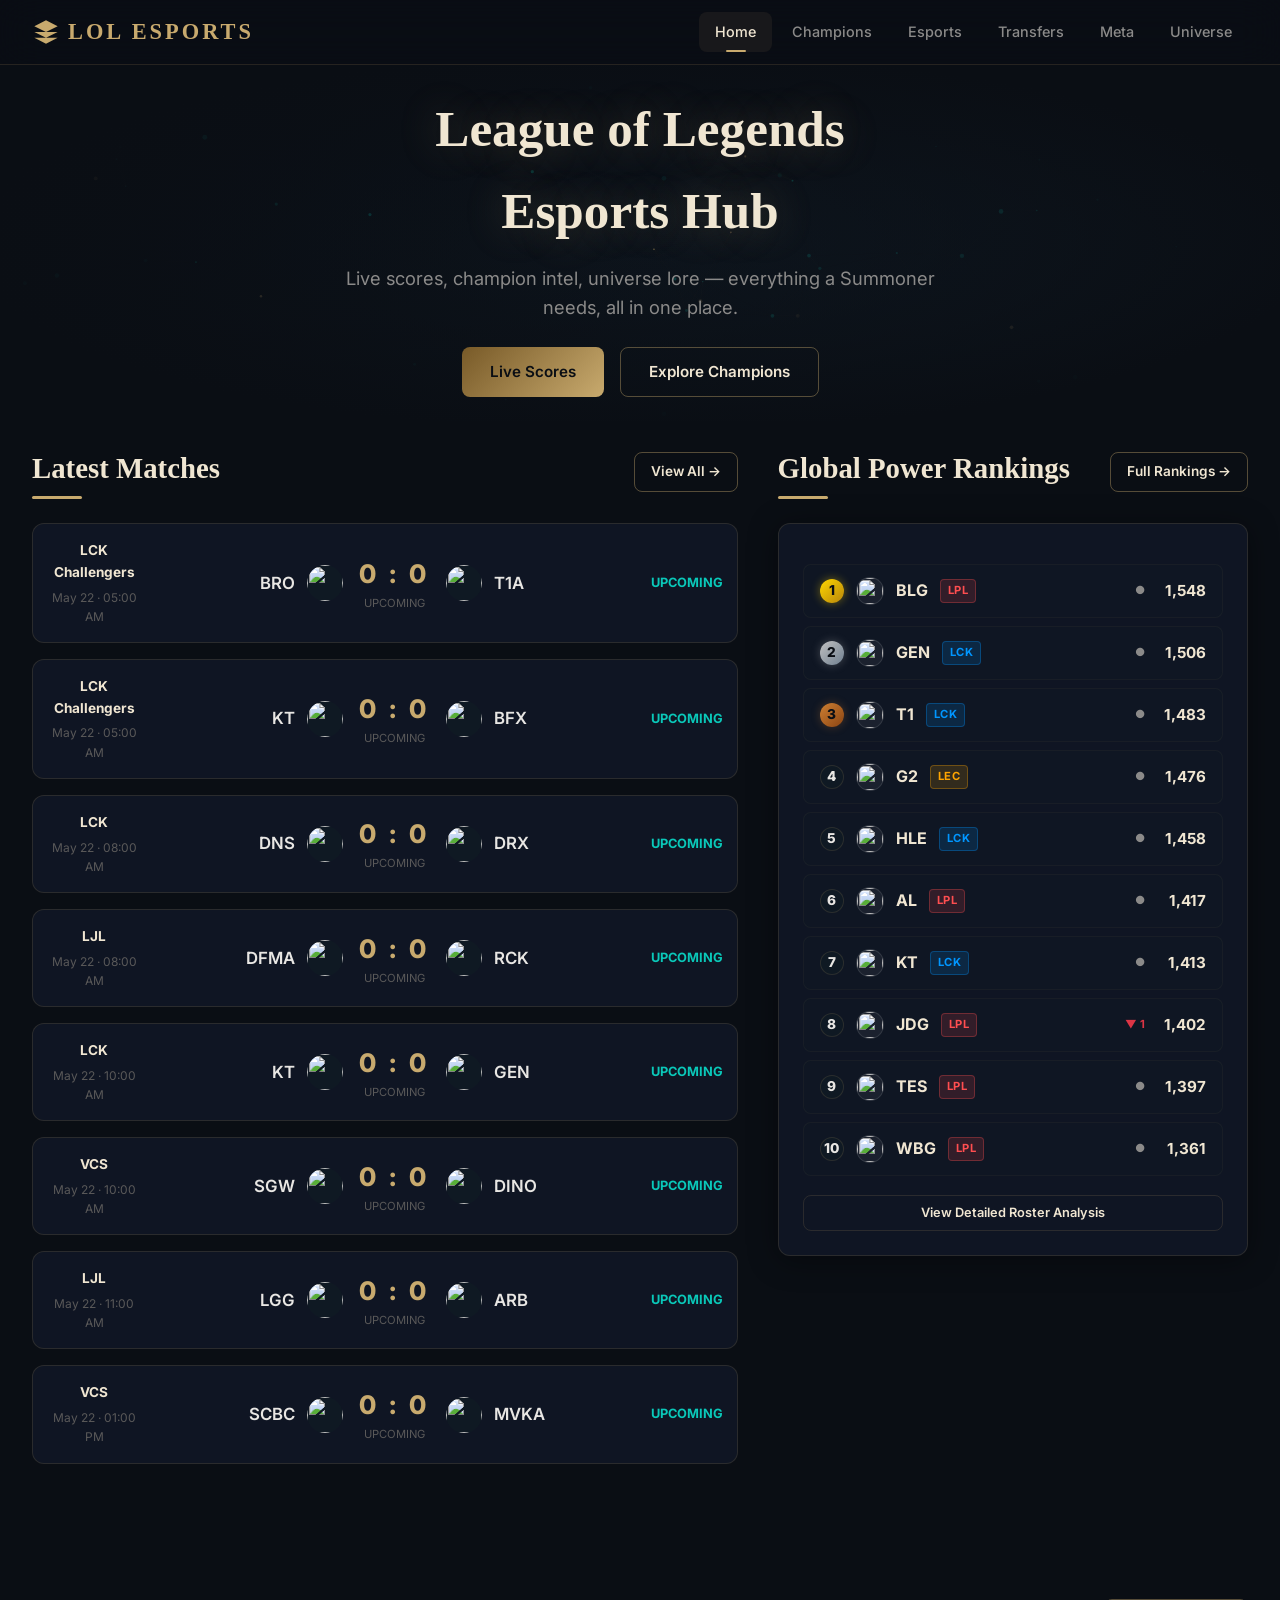
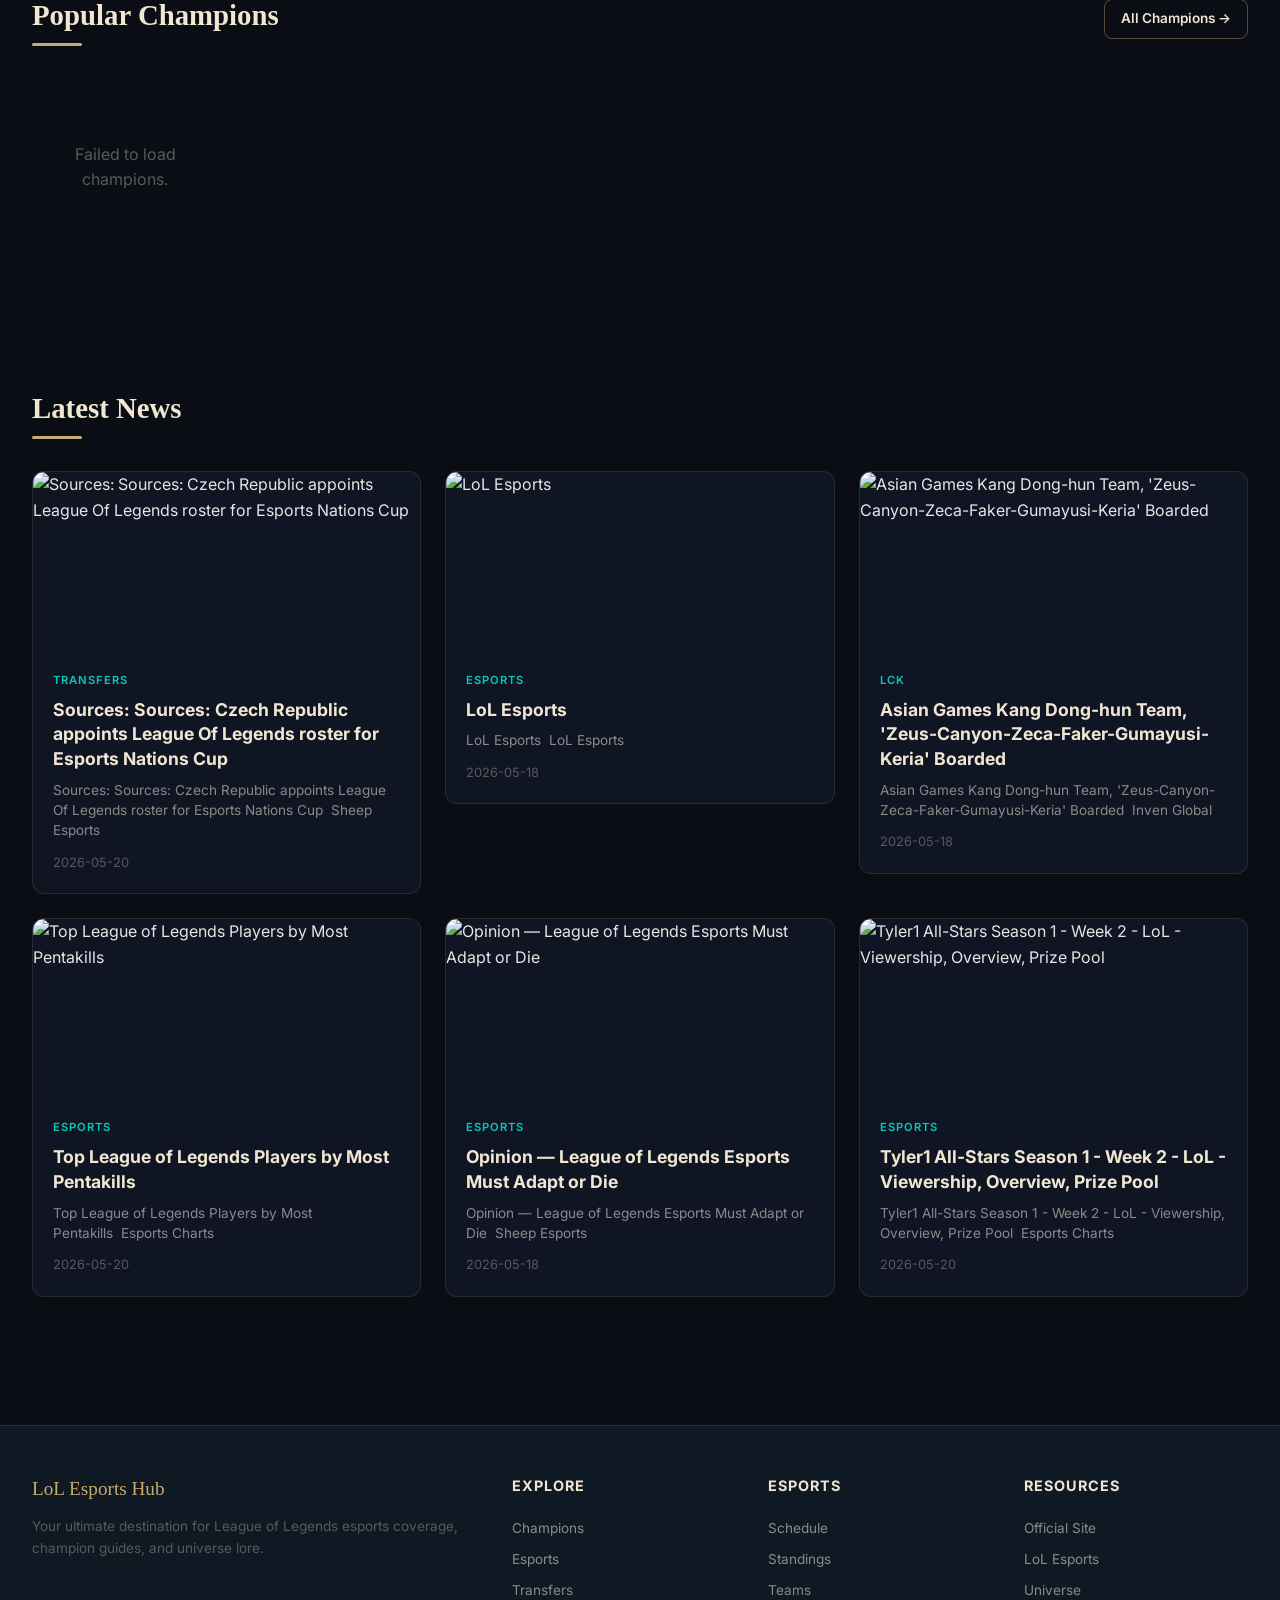
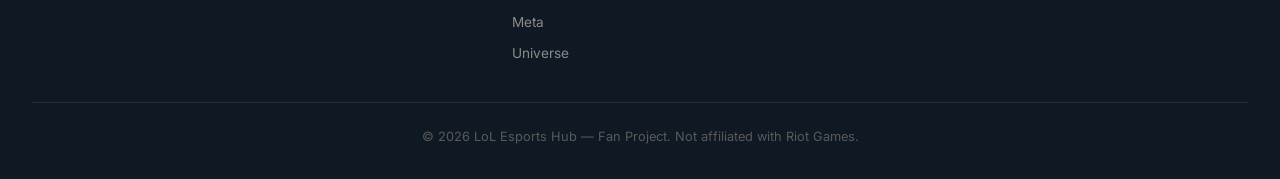
==== commit 42cdd01f: "fix: use short team codes in homepage Latest Matches to prevent text wrapping" ====
--- a/index.html
+++ b/index.html
@@ -7,7 +7,7 @@
   <meta name="description" content="Your ultimate League of Legends destination: live esports scores, champion guides, universe lore, and the latest news from LPL, LCK, LEC, and LCS.">
   <link rel="preconnect" href="https://fonts.googleapis.com">
   <link href="https://fonts.googleapis.com/css2?family=Inter:wght@400;500;600;700;800&display=swap" rel="stylesheet">
-  <link rel="stylesheet" href="css/style.css?v=4">
+  <link rel="stylesheet" href="css/style.css?v=5">
 </head>
 <body>
   <main class="main">
@@ -70,9 +70,9 @@
     </section>
   </main>
 
-  <script src="js/common.js?v=2"></script>
-  <script src="js/esports-api.js?v=2"></script>
-  <script src="js/particles.js?v=2"></script>
-  <script src="js/home.js?v=2"></script>
+  <script src="js/common.js?v=3"></script>
+  <script src="js/esports-api.js?v=3"></script>
+  <script src="js/particles.js?v=3"></script>
+  <script src="js/home.js?v=3"></script>
 </body>
 </html>
--- a/css/style.css
+++ b/css/style.css
@@ -234,8 +234,8 @@
 /* ========== Match Cards ========== */
 .match-card {
   background: var(--bg-card); border: 1px solid var(--border); border-radius: var(--radius);
-  padding: 1.25rem 1.5rem;
-  display: grid; grid-template-columns: 110px 1fr auto 1fr 80px;
+  padding: 1rem 1rem;
+  display: grid; grid-template-columns: 90px 1fr auto 1fr 70px;
   gap: 0.5rem; align-items: center;
   transition: all var(--transition);
 }
@@ -244,7 +244,7 @@
 .match-league { text-align: center; }
 .match-league-name { font-weight: 700; color: var(--gold-light); font-size: 0.85rem; }
 .match-league-time { font-size: 0.75rem; color: var(--text-muted); margin-top: 0.25rem; }
-.match-team { display: flex; align-items: center; font-weight: 600; font-size: 1.05rem; gap: 0.75rem; }
+.match-team { display: flex; align-items: center; font-weight: 600; font-size: 1.05rem; gap: 0.75rem; min-width: 0; }
 .match-team.team-a { justify-content: flex-end; text-align: right; }
 .match-team.team-b { justify-content: flex-start; text-align: left; }
 .match-team-name { white-space: nowrap; overflow: hidden; text-overflow: ellipsis; }
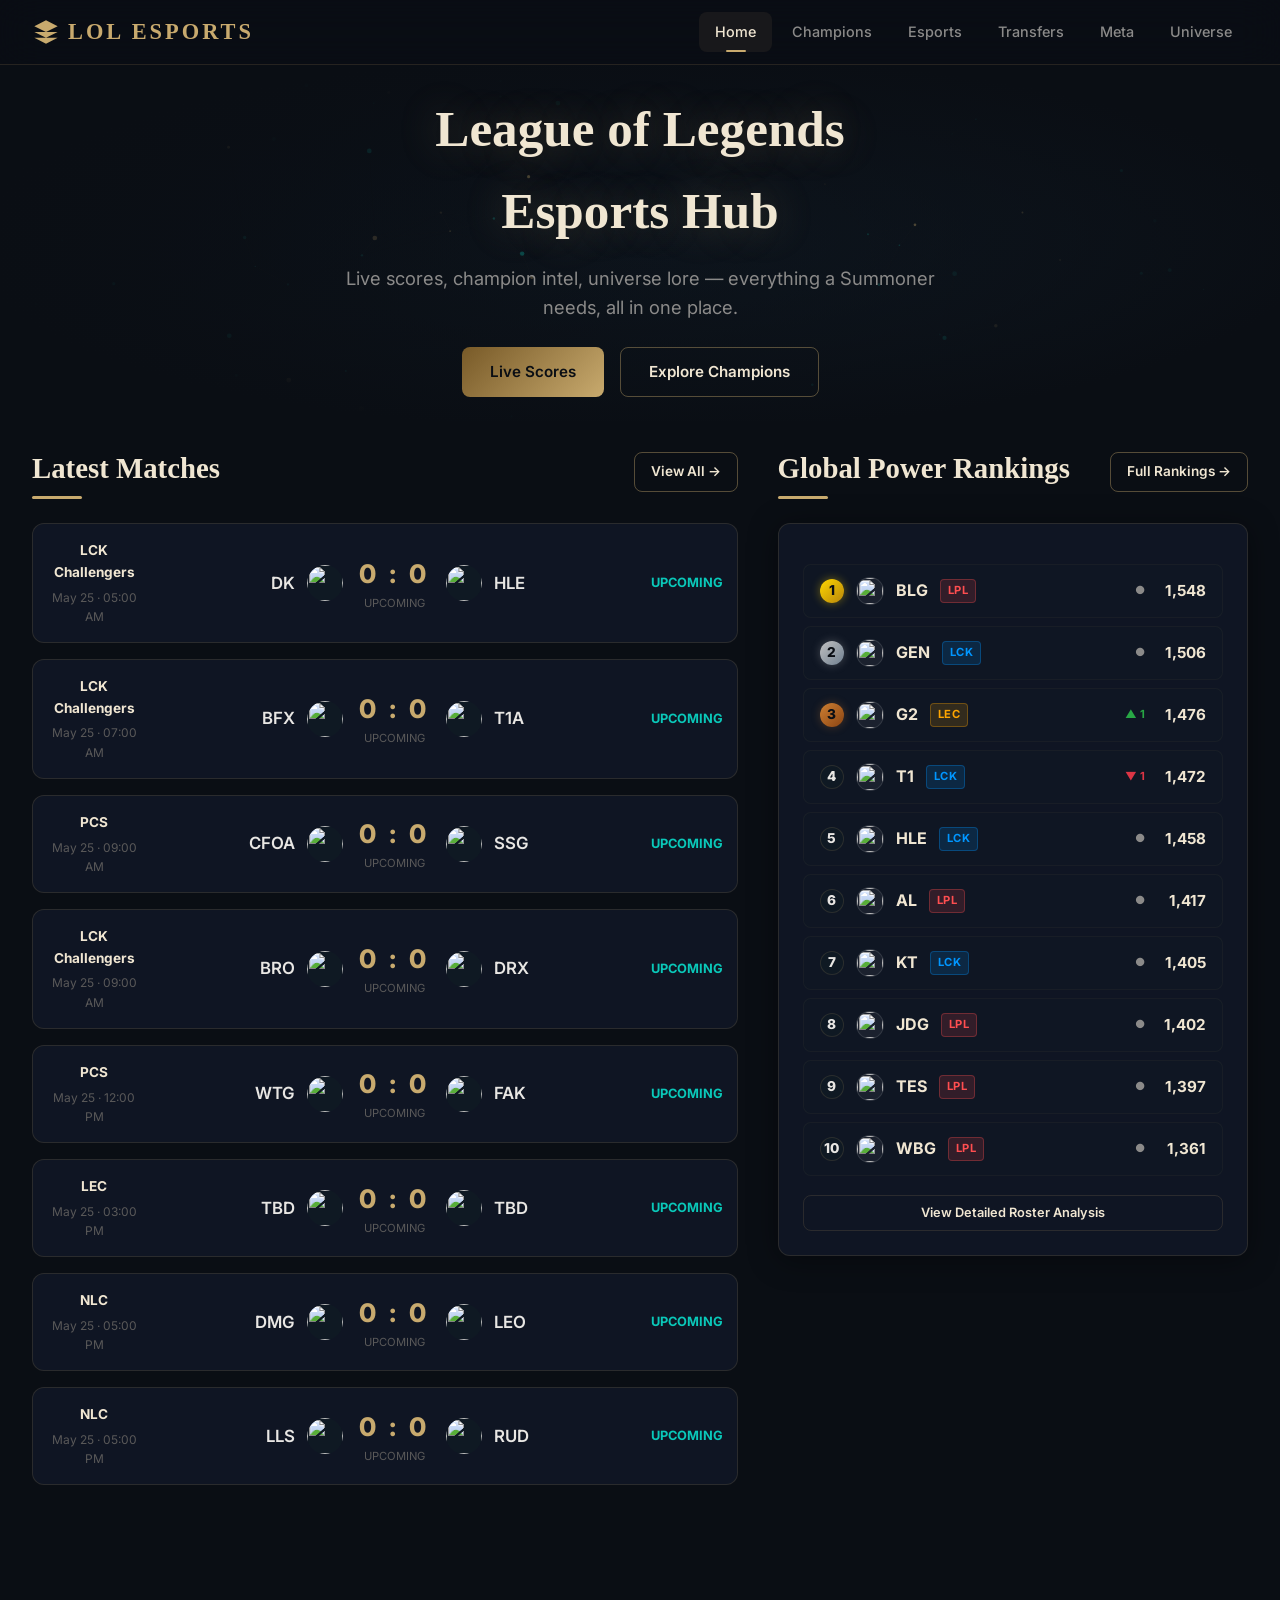
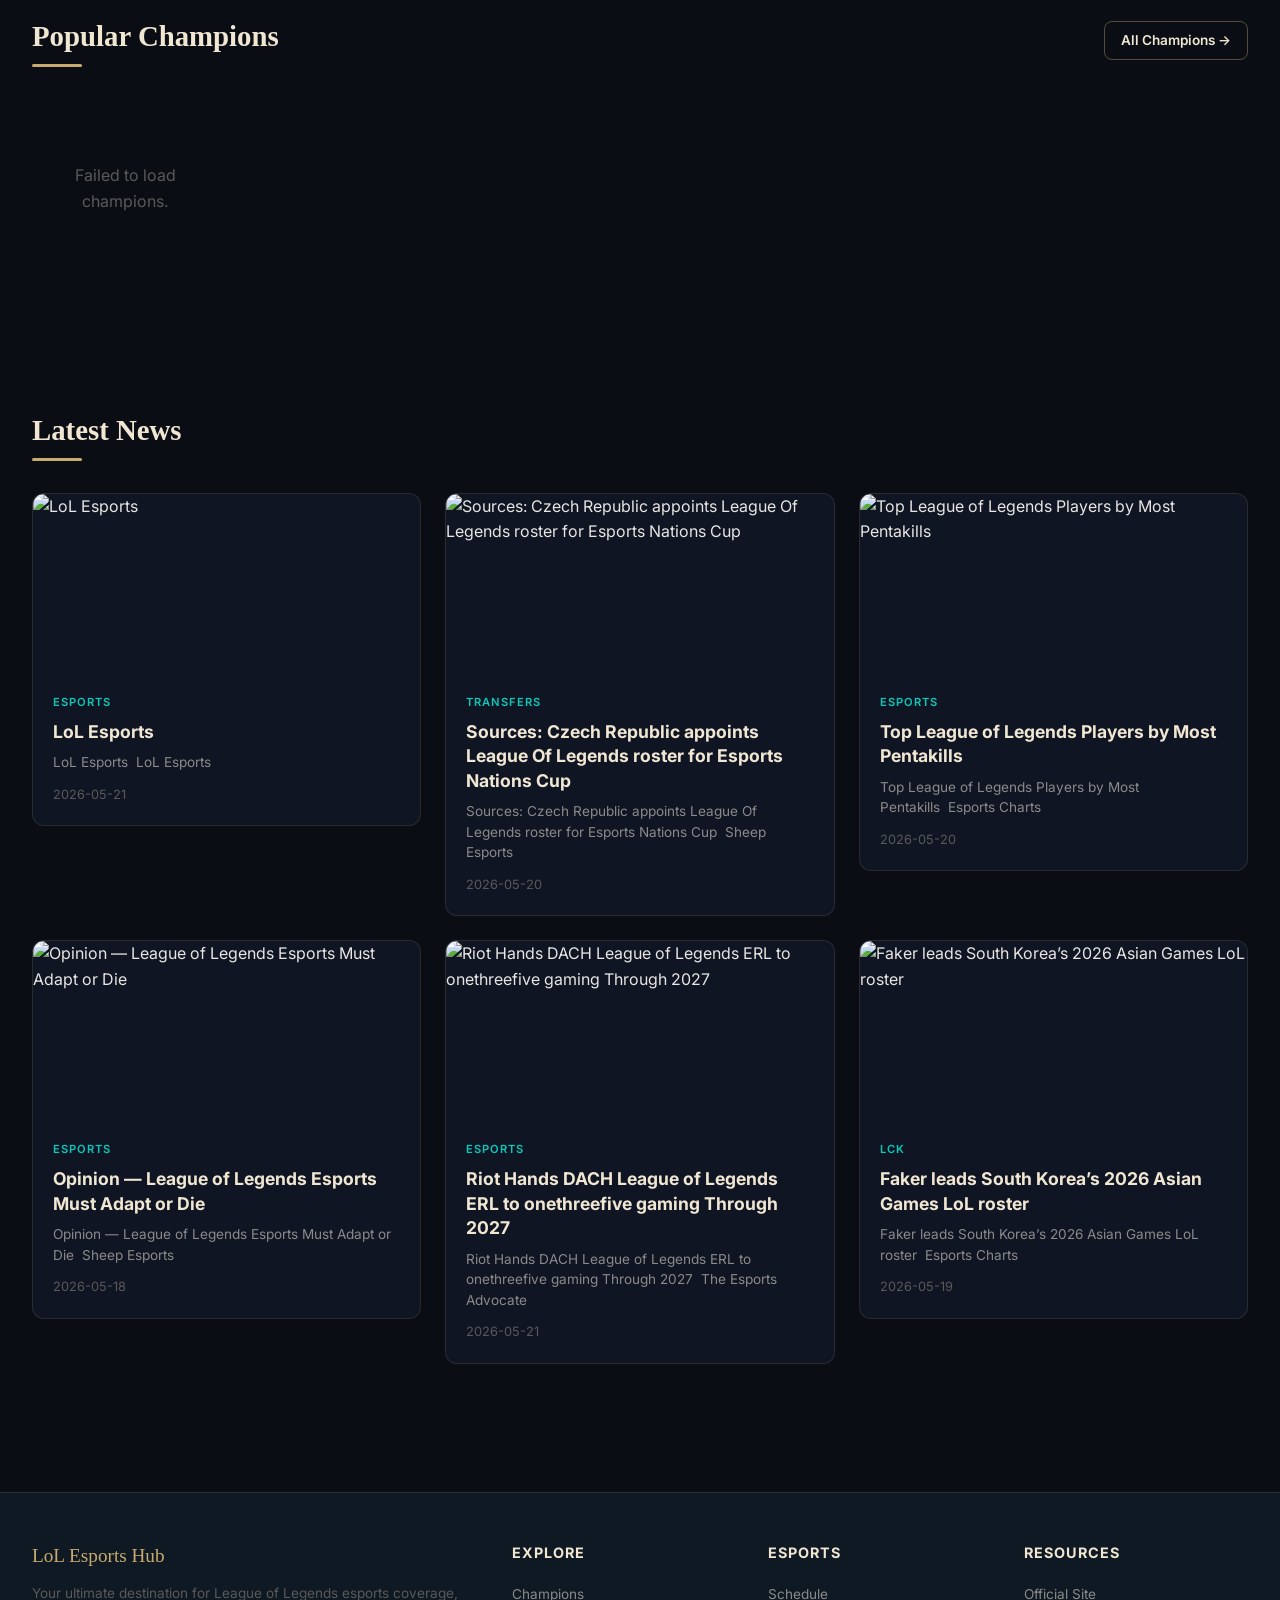
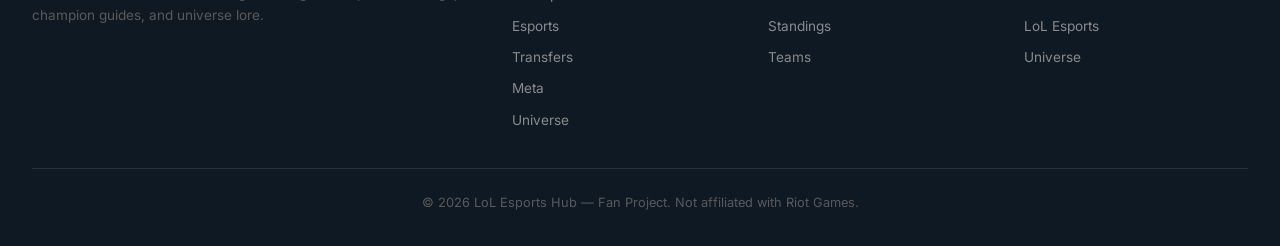
==== commit a7feaf41: "feat: integrate Google AdSense Auto Ads into all public HTML pages" ====
--- a/index.html
+++ b/index.html
@@ -8,6 +8,9 @@
   <link rel="preconnect" href="https://fonts.googleapis.com">
   <link href="https://fonts.googleapis.com/css2?family=Inter:wght@400;500;600;700;800&display=swap" rel="stylesheet">
   <link rel="stylesheet" href="css/style.css?v=5">
+  <!-- Google AdSense Auto Ads -->
+  <script async src="https://pagead2.googlesyndication.com/pagead/js/adsbygoogle.js?client=ca-pub-9267698062788796"
+     crossorigin="anonymous"></script>
 </head>
 <body>
   <main class="main">
